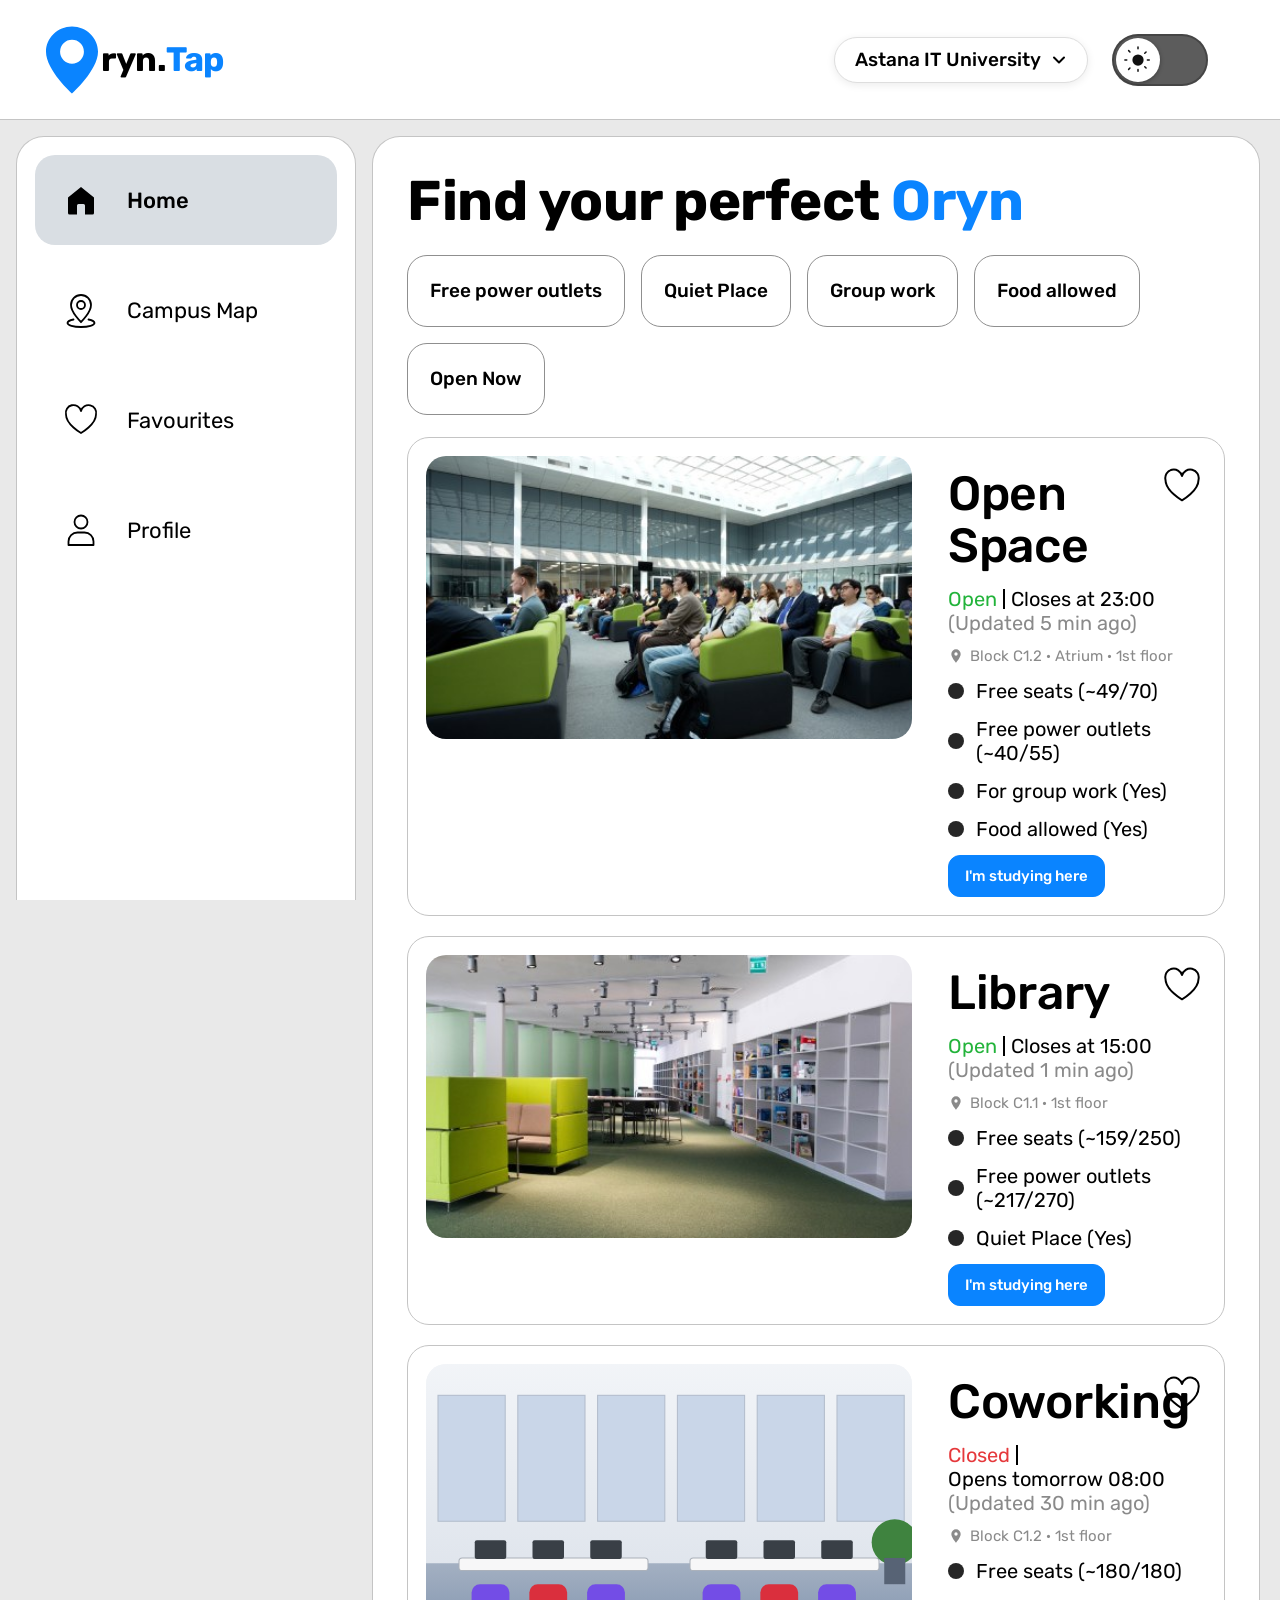
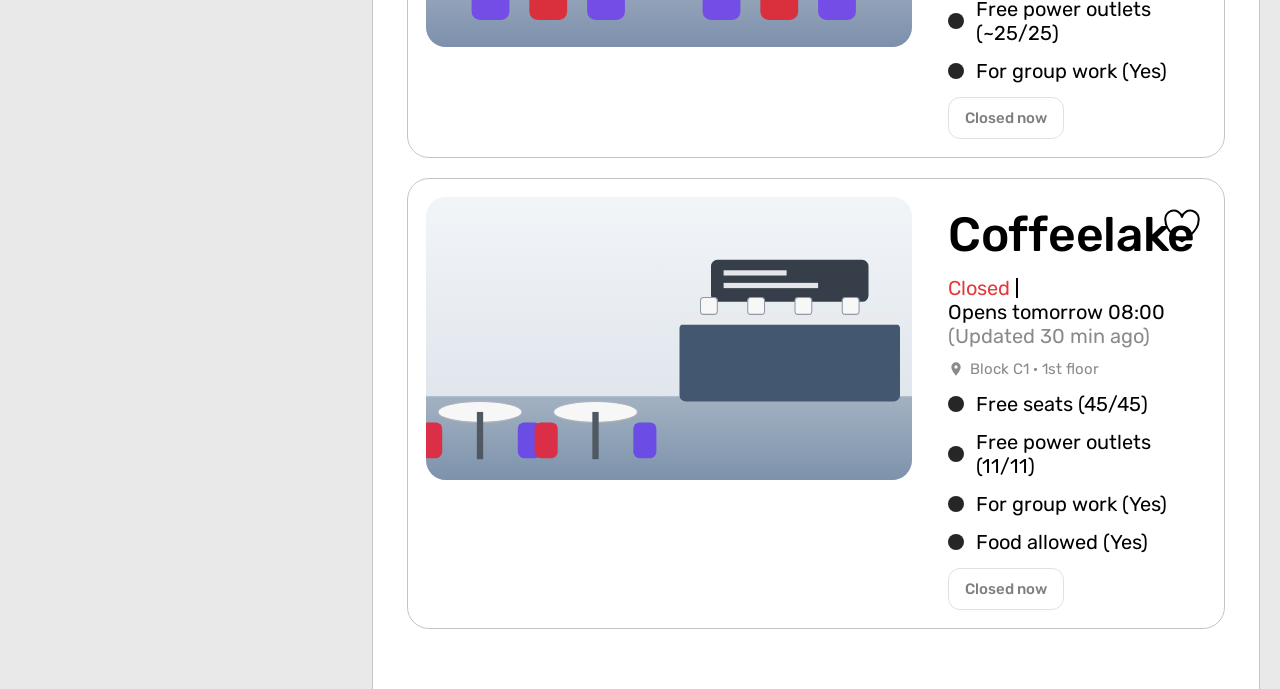
==== index.html @ e45c0d71 "Add files via upload" ====
<!doctype html>
<html lang="en">
<head>
  <meta charset="utf-8">
  <meta name="viewport" content="width=device-width, initial-scale=1, viewport-fit=cover">
  <title>OrynTap — Find your study spot</title>
  <meta name="description" content="OrynTap shows which study spaces on campus have free seats and power outlets right now.">
  <meta name="theme-color" content="#ffffff">
  <link rel="icon" href="assets/img/favicon.svg" type="image/svg+xml">
  <link rel="preconnect" href="https://fonts.googleapis.com">
  <link rel="preconnect" href="https://fonts.gstatic.com" crossorigin>
  <link href="https://fonts.googleapis.com/css2?family=Rubik:wght@400;500;600;700&display=swap" rel="stylesheet">
  <link rel="stylesheet" href="css/styles.css">
  <script>
    // Apply the saved theme before first paint (no flash)
    (function () {
      var t = null; try { t = localStorage.getItem("oryntap.theme"); } catch (e) {}
      if (!t) t = matchMedia("(prefers-color-scheme: dark)").matches ? "dark" : "light";
      document.documentElement.setAttribute("data-theme", t);
    })();
  </script>
</head>
<body>
  <a class="sr-only" href="#view">Skip to content</a>

  <header class="topbar">
    <a class="logo" href="#/home" aria-label="OrynTap home">
      <svg viewBox="0 0 24 31" aria-hidden="true"><path fill="currentColor" fill-rule="evenodd" d="M12 0C5.4 0 0 5.2 0 11.7 0 20.2 12 31 12 31s12-10.8 12-19.3C24 5.2 18.6 0 12 0zm0 6.2a5.5 5.5 0 1 1 0 11 5.5 5.5 0 0 1 0-11z"/></svg>
      <span>ryn.</span><span class="tap">Tap</span>
    </a>
    <div class="spacer"></div>
    <div class="uni-picker">
      <button class="uni-btn" id="uniBtn" aria-haspopup="listbox" aria-expanded="false">
        <span class="label" id="uniLabel">Choose university</span>
        <svg viewBox="0 0 24 24" aria-hidden="true"><path d="M6 9l6 6 6-6" fill="none" stroke="currentColor" stroke-width="2.4" stroke-linecap="round" stroke-linejoin="round"/></svg>
      </button>
      <ul class="uni-menu" id="uniMenu" role="listbox" hidden></ul>
    </div>
    <button class="theme-toggle" id="themeBtn" aria-label="Switch to dark theme">
      <span class="knob" id="themeKnob"></span>
    </button>
  </header>

  <div class="shell">
    <aside class="sidebar" aria-label="Main navigation">
      <ul class="nav" id="nav"></ul>
    </aside>
    <main class="panel" id="view" tabindex="-1" aria-live="polite"></main>
  </div>

  <nav class="tabbar" id="tabbar" aria-label="Main navigation"></nav>
  <div id="modalRoot"></div>
  <div class="toasts" id="toasts" role="status" aria-live="polite"></div>

  <script src="js/config.js"></script>
  <script src="js/demo-data.js"></script>
  <script src="js/store.js"></script>
  <script src="js/app.js"></script>
</body>
</html>
---- css/styles.css ----
/* =====================================================================
   OrynTap — styles
   Desktop  > 1100px : header + sidebar + content (Figma design)
   Tablet   721–1100 : header + icon rail + content
   Mobile   <= 720px : compact header + content + bottom tab bar
   ===================================================================== */

:root {
  --font: "Rubik", "Inter", system-ui, -apple-system, "Segoe UI", Roboto, sans-serif;
  --bg: #e9e9e9;
  --surface: #ffffff;
  --surface-2: #f4f5f7;
  --header: #ffffff;
  --text: #000000;
  --text-2: #3a3a3a;
  --muted: #8a8a8a;
  --line: #c4c4c4;
  --line-soft: #dedede;
  --nav-active: #d9dee3;
  --accent: #0a84ff;
  --accent-ink: #ffffff;
  --accent-soft: rgba(10, 132, 255, .12);
  --chip-line: #8f8f8f;
  --ok: #22b33a;
  --warn: #f07f17;
  --bad: #e5383b;
  --map-bg: #1c1f2a;
  --input-disabled: #d9d9d9;
  --btn-secondary: #cfcfcf;
  --shadow: 0 10px 30px rgba(0, 0, 0, .12);
  --radius-xl: 28px;
  --radius-l: 22px;
  --radius-m: 14px;
  --header-h: 120px;
  --side-w: 340px;
  color-scheme: light;
}

:root[data-theme="dark"] {
  --bg: #000000;
  --surface: #2a2d31;
  --surface-2: #33373c;
  --header: #2a2d31;
  --text: #ffffff;
  --text-2: #e3e3e3;
  --muted: #9a9a9a;
  --line: #4a4e54;
  --line-soft: #3b3f44;
  --nav-active: #3e464f;
  --accent: #f24a4a;
  --accent-ink: #ffffff;
  --accent-soft: rgba(242, 74, 74, .16);
  --chip-line: #8a8a8a;
  --ok: #34c759;
  --warn: #ff9a3c;
  --bad: #ff5a5f;
  --input-disabled: #3a3e43;
  --btn-secondary: #4a4e54;
  --shadow: 0 10px 30px rgba(0, 0, 0, .5);
  color-scheme: dark;
}

* { box-sizing: border-box; }
html, body { margin: 0; }
body {
  font-family: var(--font);
  background: var(--bg);
  color: var(--text);
  min-height: 100vh;
  -webkit-font-smoothing: antialiased;
  transition: background .25s, color .25s;
}
button, input, select, textarea { font: inherit; color: inherit; }
button { cursor: pointer; }
a { color: var(--accent); }
img { display: block; max-width: 100%; }
:focus-visible { outline: 3px solid var(--accent); outline-offset: 2px; }
.sr-only { position: absolute; width: 1px; height: 1px; overflow: hidden; clip: rect(0 0 0 0); white-space: nowrap; }
.accent { color: var(--accent); }
.muted { color: var(--muted); }

/* ---------------- header ---------------- */
.topbar {
  position: sticky; top: 0; z-index: 30;
  height: var(--header-h);
  display: flex; align-items: center; gap: 24px;
  padding: 0 72px 0 46px;
  background: var(--header);
  border-bottom: 1px solid var(--line);
}
.logo { display: flex; align-items: center; text-decoration: none; color: var(--text); font-weight: 700; font-size: 34px; letter-spacing: -.5px; }
.logo svg { width: 52px; height: 68px; margin-right: 3px; color: var(--accent); }
.logo .tap { color: var(--accent); }
.topbar .spacer { flex: 1; }

.uni-picker { position: relative; }
.uni-btn {
  display: flex; align-items: center; gap: 8px;
  height: 46px; padding: 0 18px 0 20px;
  background: var(--surface); border: 1px solid var(--line-soft);
  border-radius: 999px; font-weight: 500; font-size: 19px;
  box-shadow: 0 2px 8px rgba(0, 0, 0, .08);
  max-width: 420px;
}
:root[data-theme="dark"] .uni-btn { background: #2d3035; border-color: #34383d; box-shadow: 0 2px 10px rgba(0,0,0,.35); }
.uni-btn .label { white-space: nowrap; overflow: hidden; text-overflow: ellipsis; }
.uni-btn .short-only { display: none; }
.uni-btn svg { width: 20px; height: 20px; flex: none; }
.uni-menu {
  position: absolute; right: 0; top: calc(100% + 8px); min-width: 320px;
  background: var(--surface); border: 1px solid var(--line); border-radius: 16px;
  box-shadow: var(--shadow); padding: 8px; list-style: none; margin: 0; z-index: 40;
}
.uni-menu[hidden] { display: none; }
.uni-menu button {
  width: 100%; text-align: left; display: flex; gap: 12px; align-items: center;
  border: 0; background: transparent; padding: 12px 14px; border-radius: 10px; font-size: 16px;
}
.uni-menu button:hover, .uni-menu button[aria-checked="true"] { background: var(--nav-active); }
.uni-menu .code { font-weight: 700; min-width: 48px; color: var(--accent); }

.theme-toggle {
  width: 96px; height: 52px; border-radius: 999px; border: 0; padding: 0;
  background: #5c5c5c; position: relative; flex: none;
  box-shadow: inset 0 0 0 2px rgba(0,0,0,.25);
}
.theme-toggle .knob {
  position: absolute; top: 4px; left: 4px; width: 44px; height: 44px; border-radius: 50%;
  background: #fff; display: grid; place-items: center; transition: transform .25s;
  box-shadow: 0 1px 4px rgba(0,0,0,.35);
}
.theme-toggle .knob svg { width: 30px; height: 30px; color: #111; }
:root[data-theme="dark"] .theme-toggle .knob { transform: translateX(44px); }

/* ---------------- layout ---------------- */
.shell {
  display: grid; grid-template-columns: var(--side-w) 1fr; gap: 16px;
  padding: 16px 20px 0 16px;
  min-height: calc(100vh - var(--header-h));
}
.sidebar, .panel {
  background: var(--surface);
  border: 1px solid var(--line);
  border-bottom: 0;
  border-radius: var(--radius-xl) var(--radius-xl) 0 0;
}
.sidebar { padding: 18px 18px; position: sticky; top: calc(var(--header-h) + 16px); align-self: start; min-height: calc(100vh - var(--header-h) - 16px); }
.nav { display: flex; flex-direction: column; gap: 20px; list-style: none; margin: 0; padding: 0; }
.nav a {
  display: flex; align-items: center; gap: 26px; height: 90px; padding: 0 26px;
  border-radius: 20px; text-decoration: none; color: var(--text); font-size: 22px;
}
.nav a svg { width: 40px; height: 40px; flex: none; }
.nav a .i-fill { display: none; }
.nav a[aria-current="page"] { background: var(--nav-active); font-weight: 500; }
.nav a[aria-current="page"] .i-line { display: none; }
.nav a[aria-current="page"] .i-fill { display: block; }
.nav a:hover:not([aria-current="page"]) { background: var(--surface-2); }

.panel { padding: 34px 34px 60px; min-width: 0; }
.page-title { font-size: 56px; font-weight: 700; margin: 0 0 22px; letter-spacing: -.5px; line-height: 1.1; }

.banner {
  display: flex; align-items: center; gap: 12px; flex-wrap: wrap;
  border: 1px solid var(--line); border-radius: var(--radius-m);
  padding: 12px 16px; margin: 0 0 18px; font-size: 15px; background: var(--surface-2);
}
.banner.warn { border-color: var(--warn); }
.banner strong { font-weight: 600; }

/* ---------------- filters ---------------- */
.chips { display: flex; flex-wrap: wrap; gap: 16px; margin: 0 0 22px; }
.chip {
  height: 72px; padding: 0 22px; border-radius: 20px;
  border: 1.5px solid var(--chip-line); background: transparent;
  font-size: 19px; font-weight: 500; white-space: nowrap;
}
.chip[aria-pressed="true"] { background: var(--accent); border-color: var(--accent); color: var(--accent-ink); }
.chip:hover:not([aria-pressed="true"]) { background: var(--surface-2); }

/* ---------------- session banner ---------------- */
.session {
  display: grid; grid-template-columns: 1fr auto; gap: 12px 20px; align-items: center;
  border: 2px solid var(--accent); border-radius: var(--radius-l);
  padding: 18px 22px; margin: 0 0 22px; background: var(--accent-soft);
}
.session h2 { margin: 0; font-size: 22px; }
.session p { margin: 4px 0 0; color: var(--text-2); }
.session .actions { display: flex; gap: 10px; flex-wrap: wrap; justify-content: flex-end; }
.timer { font-variant-numeric: tabular-nums; font-weight: 600; }

/* ---------------- cards ---------------- */
.cards { display: flex; flex-direction: column; gap: 20px; }
.card {
  display: grid; grid-template-columns: minmax(0, 486px) 1fr; gap: 36px;
  border: 1px solid var(--line); border-radius: var(--radius-l);
  padding: 18px 20px 18px 18px; background: var(--surface);
  position: relative;
}
.card .photo {
  width: 100%; aspect-ratio: 486 / 283; object-fit: cover;
  border-radius: 20px; background: var(--surface-2);
}
.card .body { min-width: 0; padding-top: 6px; position: relative; }
.card h3 { font-size: 48px; font-weight: 500; margin: 6px 52px 14px 0; line-height: 1.1; letter-spacing: -.3px; }
.card .uni-tag { font-size: 14px; color: var(--muted); margin: -8px 0 10px; }
.status { font-size: 20px; margin: 0 0 12px; display: flex; flex-wrap: wrap; gap: 0 6px; align-items: baseline; }
.status .st { font-weight: 400; }
.status .st.open { color: var(--ok); }
.status .st.soon { color: var(--warn); }
.status .st.closed { color: var(--bad); }
.status .sep { width: 2px; height: 20px; background: currentColor; align-self: center; }
.status .upd { color: var(--muted); }
.facts { list-style: none; margin: 0; padding: 0; font-size: 20px; }
.facts li { display: flex; align-items: center; gap: 12px; margin: 0 0 14px; }
.facts li::before { content: ""; width: 16px; height: 16px; border-radius: 50%; background: currentColor; opacity: .85; flex: none; }
.where { font-size: 15px; color: var(--muted); margin: 0 0 14px; display: flex; gap: 6px; align-items: center; }
.where svg { width: 16px; height: 16px; flex: none; }
.card .card-actions { display: flex; gap: 10px; flex-wrap: wrap; margin-top: 4px; }
.heart-btn, .edit-btn {
  position: absolute; top: 2px; right: -6px; border: 0; background: transparent; padding: 6px;
  color: var(--text); line-height: 0; border-radius: 10px;
}
.heart-btn svg { width: 44px; height: 44px; }
.edit-btn { font-size: 22px; line-height: 1; padding: 8px 4px; }
.here-badge {
  display: inline-flex; align-items: center; gap: 6px; font-size: 14px; font-weight: 600;
  color: var(--accent); background: var(--accent-soft); border-radius: 999px; padding: 4px 12px; margin-bottom: 10px;
}

/* ---------------- buttons & forms ---------------- */
.btn {
  height: 52px; padding: 0 22px; border-radius: 14px; border: 1.5px solid var(--line);
  background: transparent; font-size: 17px; font-weight: 500; display: inline-flex; align-items: center; justify-content: center; gap: 8px;
  text-decoration: none; color: var(--text);
}
.btn.primary { background: var(--accent); color: var(--accent-ink); border-color: var(--accent); }
.btn.secondary { background: var(--btn-secondary); border-color: var(--btn-secondary); color: var(--text); }
.btn.small { height: 42px; font-size: 15px; padding: 0 16px; border-radius: 12px; }
.btn.block { width: 100%; }
.btn:disabled { opacity: .5; cursor: not-allowed; }
.btn.link { border: 0; padding: 0; height: auto; color: var(--accent); font-weight: 400; background: transparent; }

.box {
  border: 1px solid var(--line); border-radius: var(--radius-l); padding: 34px 34px 40px; background: var(--surface);
}
.auth-box { max-width: 588px; }
.auth-box h2, .profile-box h2 { font-size: 34px; margin: 0 0 18px; font-weight: 500; }
.field { display: block; margin: 0 0 20px; }
.field > span { display: block; font-weight: 600; margin: 0 0 6px; font-size: 16px; }
.input {
  width: 100%; height: 64px; border-radius: 18px; border: 1px solid var(--line);
  background: transparent; padding: 0 18px; font-size: 22px;
}
.input::placeholder { color: var(--muted); }
.input:disabled { background: var(--input-disabled); color: var(--text-2); }
.auth-box .btn { height: 64px; border-radius: 20px; font-size: 22px; }
.auth-box .btn.google { font-weight: 600; }
.auth-alt { margin: 18px 0 0; font-size: 16px; }
.hint { font-size: 14px; color: var(--muted); margin: 14px 0 0; line-height: 1.5; }
.form-error { color: var(--bad); font-size: 15px; margin: 0 0 14px; min-height: 1em; }

.profile-box { max-width: 1026px; }
.profile-box .sub { color: var(--muted); font-size: 18px; padding-bottom: 14px; border-bottom: 1px solid var(--muted); margin-bottom: 26px; }
.profile-box dl { margin: 0; display: grid; gap: 18px; position: relative; }
.profile-box dt { font-weight: 600; font-size: 19px; }
.profile-box dd { margin: 4px 0 0; font-size: 19px; }
.profile-head { display: flex; justify-content: space-between; align-items: flex-start; gap: 12px; }
.profile-head .btn.link { font-size: 19px; }
.edit-grid { display: grid; grid-template-columns: 186px minmax(0, 296px); gap: 25px 0; align-items: center; border-top: 1px solid var(--muted); padding-top: 34px; }
.edit-grid label { font-weight: 600; font-size: 18px; }
.edit-grid .input { height: 52px; border-radius: 12px; font-size: 19px; padding: 0 13px; }
.form-actions { display: flex; justify-content: flex-end; gap: 16px; margin-top: 20px; }
.form-actions .btn { min-width: 184px; height: 52px; font-weight: 400; font-size: 19px; }

/* ---------------- map ---------------- */
.map-frame { background: var(--map-bg); border-radius: var(--radius-l); padding: 14px; overflow: auto; }
.map-inner { position: relative; min-width: 640px; }
.map-inner img { width: 100%; height: auto; }
.pin {
  position: absolute; transform: translate(-50%, -100%); border: 0; background: var(--accent); color: var(--accent-ink);
  border-radius: 999px; padding: 6px 12px; font-size: 14px; font-weight: 600; white-space: nowrap;
  box-shadow: 0 4px 14px rgba(0,0,0,.45);
}
.pin::after { content: ""; position: absolute; left: 50%; bottom: -6px; transform: translateX(-50%); border: 6px solid transparent; border-top-color: var(--accent); border-bottom: 0; }
.legend { color: #cfd3dc; font-size: 14px; margin: 10px 4px 2px; }
.where-list { list-style: none; margin: 18px 0 0; padding: 0; display: grid; gap: 12px; grid-template-columns: repeat(auto-fill, minmax(260px, 1fr)); }
.where-list li { border: 1px solid var(--line); border-radius: var(--radius-m); padding: 14px 16px; }
.where-list strong { display: block; font-size: 17px; margin-bottom: 4px; }
.map-placeholder { color: #dfe3ea; padding: 26px 18px; text-align: center; }
.map-placeholder h2 { margin: 0 0 6px; font-size: 22px; }
.map-placeholder p { margin: 0 0 16px; color: #aab0bd; }
.map-placeholder .btn { color: #fff; border-color: #6a7080; }

/* ---------------- empty / misc ---------------- */
.empty { border: 1.5px dashed var(--line); border-radius: var(--radius-l); padding: 40px 24px; text-align: center; color: var(--text-2); }
.empty h2 { margin: 0 0 8px; font-size: 22px; color: var(--text); }
.empty p { margin: 0 0 16px; }

.insights { margin-top: 24px; }
.insights h2 { font-size: 26px; margin: 0 0 4px; font-weight: 500; }
.bars { display: grid; grid-template-columns: repeat(15, 1fr); gap: 4px; align-items: end; height: 110px; margin: 10px 0 4px; }
.bars span { background: var(--accent); border-radius: 4px 4px 0 0; min-height: 2px; opacity: .85; }
.bar-labels { display: grid; grid-template-columns: repeat(15, 1fr); gap: 4px; font-size: 11px; color: var(--muted); text-align: center; }
.insight-row { margin: 18px 0 0; }
.insight-row h3 { margin: 0; font-size: 17px; font-weight: 600; }
.insight-row p { margin: 2px 0 0; font-size: 14px; color: var(--muted); }

/* ---------------- modal & toast ---------------- */
.modal-backdrop { position: fixed; inset: 0; background: rgba(0,0,0,.5); z-index: 60; display: grid; place-items: center; padding: 16px; }
.modal {
  background: var(--surface); color: var(--text); border-radius: 24px; width: min(560px, 100%);
  max-height: calc(100vh - 32px); overflow: auto; padding: 28px; box-shadow: var(--shadow); border: 1px solid var(--line);
}
.modal h2 { margin: 0 0 6px; font-size: 26px; font-weight: 600; }
.modal .lead { margin: 0 0 20px; color: var(--muted); }
.seg { display: grid; grid-template-columns: repeat(3, 1fr); gap: 10px; margin: 8px 0 20px; }
.seg button { height: 56px; border-radius: 14px; border: 1.5px solid var(--line); background: transparent; font-size: 18px; font-weight: 500; }
.seg button[aria-checked="true"] { background: var(--accent); color: var(--accent-ink); border-color: var(--accent); }
.check { display: flex; gap: 12px; align-items: center; font-size: 17px; margin: 0 0 22px; }
.check input { width: 22px; height: 22px; accent-color: var(--accent); }
.modal .row { display: grid; grid-template-columns: 1fr 1fr; gap: 12px; }
.modal .input { height: 48px; font-size: 17px; border-radius: 12px; }
.modal textarea.input { height: 84px; padding: 10px 14px; resize: vertical; }
.hours-grid { display: grid; grid-template-columns: 44px minmax(0,1fr) minmax(0,1fr) auto; gap: 8px 10px; align-items: center; margin: 6px 0 20px; font-size: 15px; }
.hours-grid .input { height: 40px; font-size: 15px; padding: 0 8px; }
.hours-grid label { display: flex; gap: 6px; align-items: center; }
.toggles { display: flex; gap: 18px; flex-wrap: wrap; margin: 4px 0 18px; }
.toggles .check { margin: 0; font-size: 16px; }
.qr { display: grid; place-items: center; background: #fff; border-radius: 16px; padding: 18px; margin: 10px 0 14px; }
.qr-url { font-size: 13px; word-break: break-all; color: var(--muted); }

.toasts { position: fixed; left: 50%; bottom: 24px; transform: translateX(-50%); z-index: 80; display: grid; gap: 8px; width: min(520px, calc(100% - 32px)); }
.toast { background: #1f2329; color: #fff; padding: 14px 18px; border-radius: 14px; box-shadow: var(--shadow); font-size: 15px; animation: pop .2s ease-out; }
.toast.err { background: #a3262a; }
@keyframes pop { from { transform: translateY(8px); opacity: 0; } }

.tabbar { display: none; }
.skeleton { height: 280px; border-radius: var(--radius-l); background: linear-gradient(90deg, var(--surface-2), var(--line-soft), var(--surface-2)); background-size: 200% 100%; animation: sh 1.2s infinite linear; }
@keyframes sh { to { background-position: -200% 0; } }

/* =====================================================================
   Tablet
   ===================================================================== */
@media (max-width: 1100px) {
  :root { --header-h: 88px; --side-w: 108px; }
  .topbar { padding: 0 28px 0 24px; gap: 16px; }
  .logo { font-size: 28px; }
  .logo svg { width: 42px; height: 54px; }
  .uni-btn { font-size: 17px; height: 44px; }
  .theme-toggle { width: 84px; height: 46px; }
  .theme-toggle .knob { width: 38px; height: 38px; }
  .theme-toggle .knob svg { width: 26px; height: 26px; }
  :root[data-theme="dark"] .theme-toggle .knob { transform: translateX(38px); }

  .shell { padding: 12px 12px 0; gap: 12px; }
  .sidebar { padding: 12px 10px; }
  .nav { gap: 10px; }
  .nav a { flex-direction: column; justify-content: center; gap: 6px; height: 88px; padding: 0 4px; font-size: 13px; border-radius: 16px; text-align: center; }
  .nav a svg { width: 32px; height: 32px; }

  .panel { padding: 26px 24px 48px; }
  .page-title { font-size: 40px; }
  .chips { gap: 10px; }
  .chip { height: 52px; font-size: 16px; border-radius: 16px; padding: 0 16px; }
  .card { grid-template-columns: minmax(0, 42%) 1fr; gap: 22px; padding: 14px; }
  .card h3 { font-size: 32px; margin-bottom: 10px; }
  .status, .facts { font-size: 16px; }
  .facts li { margin-bottom: 9px; gap: 10px; }
  .facts li::before { width: 12px; height: 12px; }
  .heart-btn svg { width: 36px; height: 36px; }
  .edit-btn { font-size: 18px; }
  .auth-box .btn, .input { height: 56px; font-size: 19px; }
  .profile-box { padding: 28px; }
}

/* =====================================================================
   Mobile
   ===================================================================== */
@media (max-width: 720px) {
  :root { --header-h: 64px; }
  .topbar { padding: 0 16px; gap: 10px; }
  .logo { font-size: 22px; }
  .logo svg { width: 32px; height: 42px; }
  .uni-btn { height: 38px; font-size: 15px; padding: 0 10px 0 14px; max-width: 150px; }
  .uni-btn .full { display: none; }
  .uni-btn .short-only { display: inline; }
  .uni-menu { position: fixed; left: 12px; right: 12px; top: calc(var(--header-h) + 6px); min-width: 0; }
  .theme-toggle { width: 64px; height: 36px; }
  .theme-toggle .knob { width: 28px; height: 28px; }
  .theme-toggle .knob svg { width: 20px; height: 20px; }
  :root[data-theme="dark"] .theme-toggle .knob { transform: translateX(28px); }

  .shell { display: block; padding: 0; min-height: 0; }
  .sidebar { display: none; }
  .panel { border: 0; border-radius: 0; padding: 20px 16px calc(96px + env(safe-area-inset-bottom)); min-height: calc(100vh - var(--header-h)); }
  .page-title { font-size: 30px; margin-bottom: 16px; }

  .chips { flex-wrap: nowrap; overflow-x: auto; margin: 0 -16px 18px; padding: 0 16px 4px; scrollbar-width: none; }
  .chips::-webkit-scrollbar { display: none; }
  .chip { height: 44px; font-size: 15px; border-radius: 14px; padding: 0 14px; flex: none; }

  .card { grid-template-columns: 1fr; gap: 12px; padding: 10px 10px 16px; border-radius: 20px; }
  .card .photo { aspect-ratio: 16 / 9; border-radius: 14px; }
  .card .body { padding: 0 6px; }
  .card h3 { font-size: 26px; margin: 0 44px 8px 0; }
  .heart-btn, .edit-btn { top: -4px; right: 0; }
  .heart-btn svg { width: 32px; height: 32px; }
  .status { font-size: 15px; }
  .status .sep { height: 15px; }
  .facts { font-size: 15px; }
  .card .card-actions .btn { flex: 1; }

  .session { grid-template-columns: 1fr; padding: 14px 16px; }
  .session .actions { justify-content: stretch; }
  .session .actions .btn { flex: 1; }

  .box, .profile-box { padding: 22px 18px 26px; border-radius: 20px; }
  .auth-box h2, .profile-box h2 { font-size: 26px; }
  .input, .auth-box .btn { height: 52px; font-size: 17px; border-radius: 14px; }
  .edit-grid { grid-template-columns: 1fr; gap: 6px; padding-top: 20px; }
  .edit-grid .input { margin-bottom: 12px; }
  .form-actions { flex-direction: column-reverse; }
  .form-actions .btn { width: 100%; }
  .profile-box dt, .profile-box dd, .profile-head .btn.link { font-size: 17px; }

  .map-frame { padding: 8px; margin: 0 -8px; border-radius: 16px; }
  .modal { padding: 22px 18px; border-radius: 20px; }
  .modal-backdrop { align-items: end; padding: 0; }
  .modal { width: 100%; border-radius: 22px 22px 0 0; max-height: 92vh; }
  .hours-grid { grid-template-columns: 36px minmax(0,1fr) minmax(0,1fr) auto; gap: 8px 6px; }
  .hours-grid .input { font-size: 14px; padding: 0 4px; }
  .map-inner { min-width: 0; }
  .pin { font-size: 11px; padding: 3px 7px; }
  .pin .pin-name { display: none; }

  .tabbar {
    display: grid; grid-template-columns: repeat(var(--tabs, 4), 1fr);
    position: fixed; left: 0; right: 0; bottom: 0; z-index: 30;
    background: var(--header); border-top: 1px solid var(--line);
    padding: 6px 6px calc(6px + env(safe-area-inset-bottom));
  }
  .tabbar a { display: flex; flex-direction: column; align-items: center; gap: 3px; padding: 6px 0; text-decoration: none; color: var(--muted); font-size: 12px; border-radius: 12px; }
  .tabbar a svg { width: 26px; height: 26px; }
  .tabbar a .i-fill { display: none; }
  .tabbar a[aria-current="page"] { color: var(--text); font-weight: 600; }
  .tabbar a[aria-current="page"] .i-line { display: none; }
  .tabbar a[aria-current="page"] .i-fill { display: block; }
  .toasts { bottom: calc(84px + env(safe-area-inset-bottom)); }
}

@media (prefers-reduced-motion: reduce) { * { transition: none !important; animation: none !important; } }
#view:focus { outline: none; }

/* ---- photo credit + interactive map ---- */
.photo-wrap { position: relative; margin: 0; }
.credit { position: absolute; right: 8px; bottom: 8px; font-size: 11px; color: #fff; background: rgba(0,0,0,.55); padding: 2px 8px; border-radius: 999px; }
.map-tabs { max-width: 420px; grid-template-columns: 1fr 1fr; margin: 0 0 14px; }
.map-tabs button { height: 46px; font-size: 16px; }
.map-tabs button[aria-checked="true"] { background: var(--accent); color: var(--accent-ink); border-color: var(--accent); }
.map-embed { padding: 0; overflow: hidden; }
.map-embed iframe { display: block; width: 100%; height: min(72vh, 720px); border: 0; background: var(--map-bg); }
.map-credit { font-size: 14px; color: var(--muted); margin: 10px 2px 0; }
@media (max-width: 720px) {
  .map-tabs { max-width: none; }
  .map-embed { margin: 0 -8px; }
  .map-embed iframe { height: 68vh; }
}
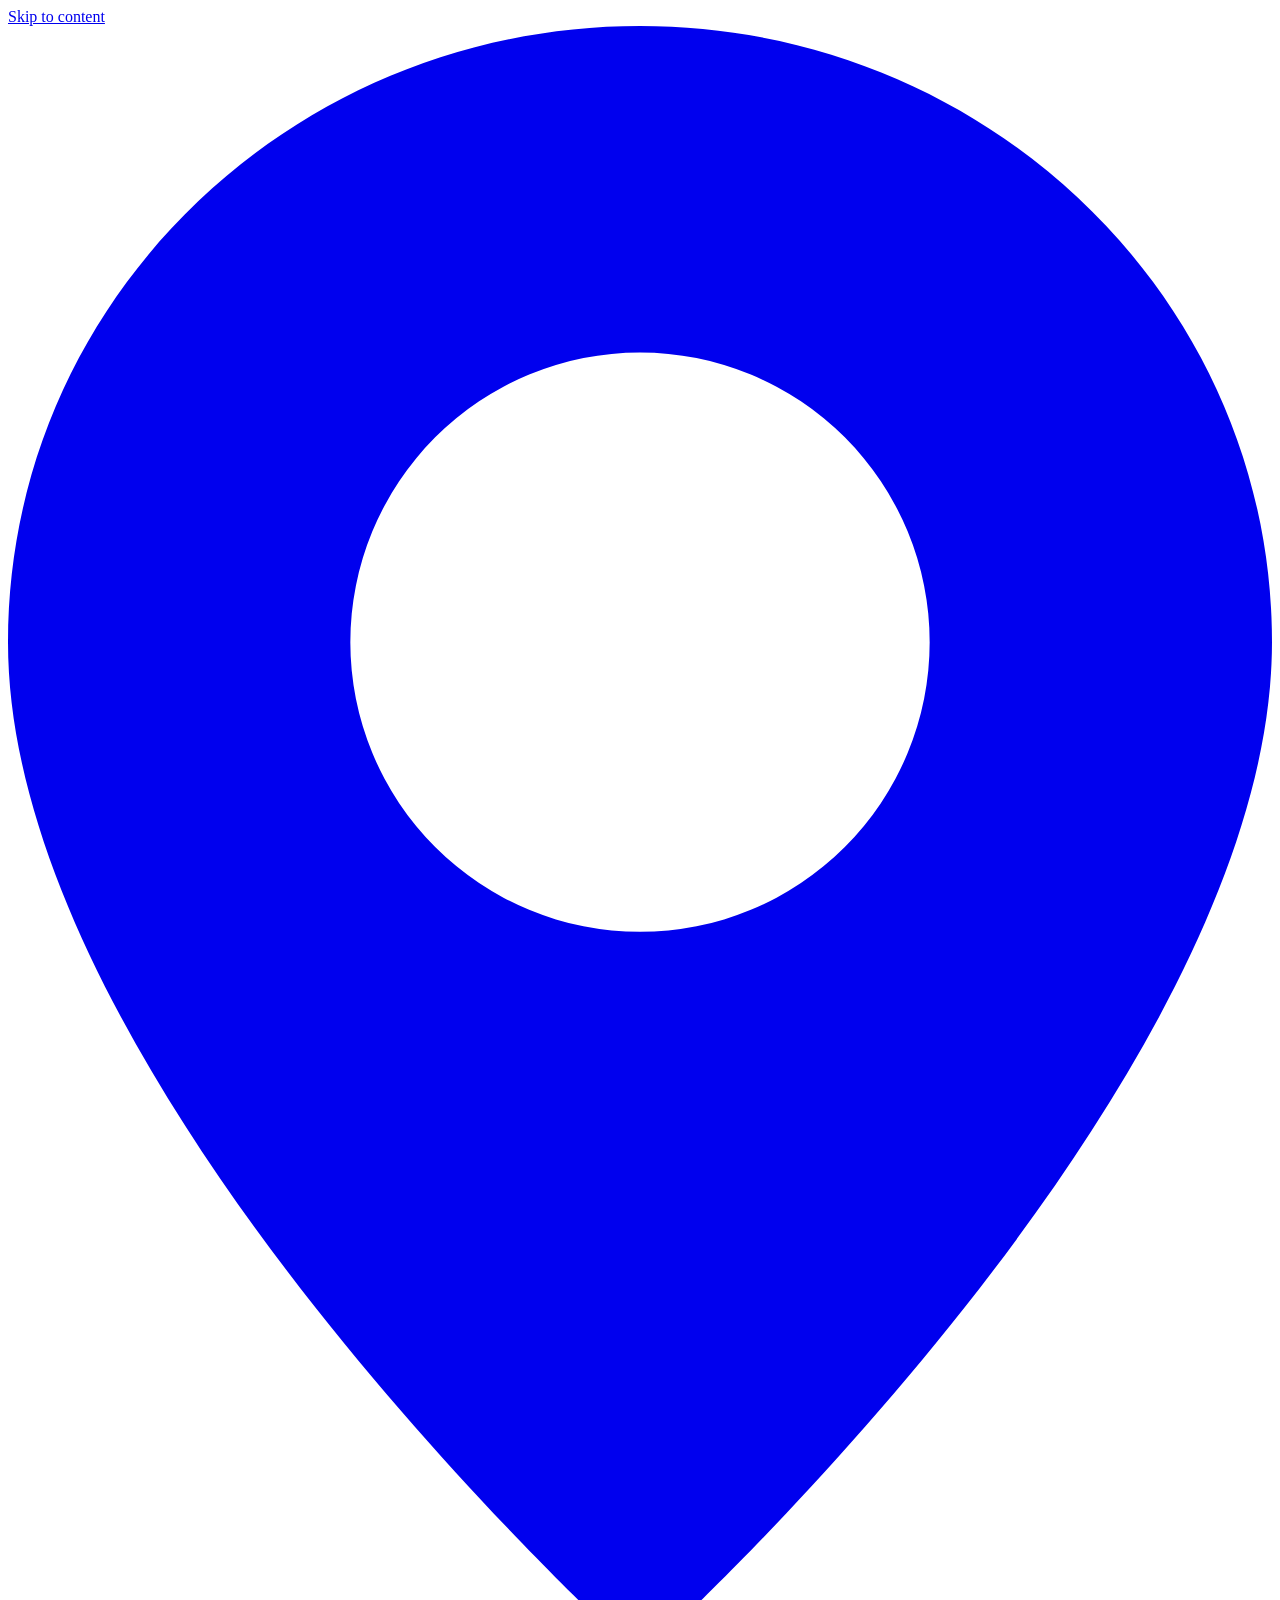
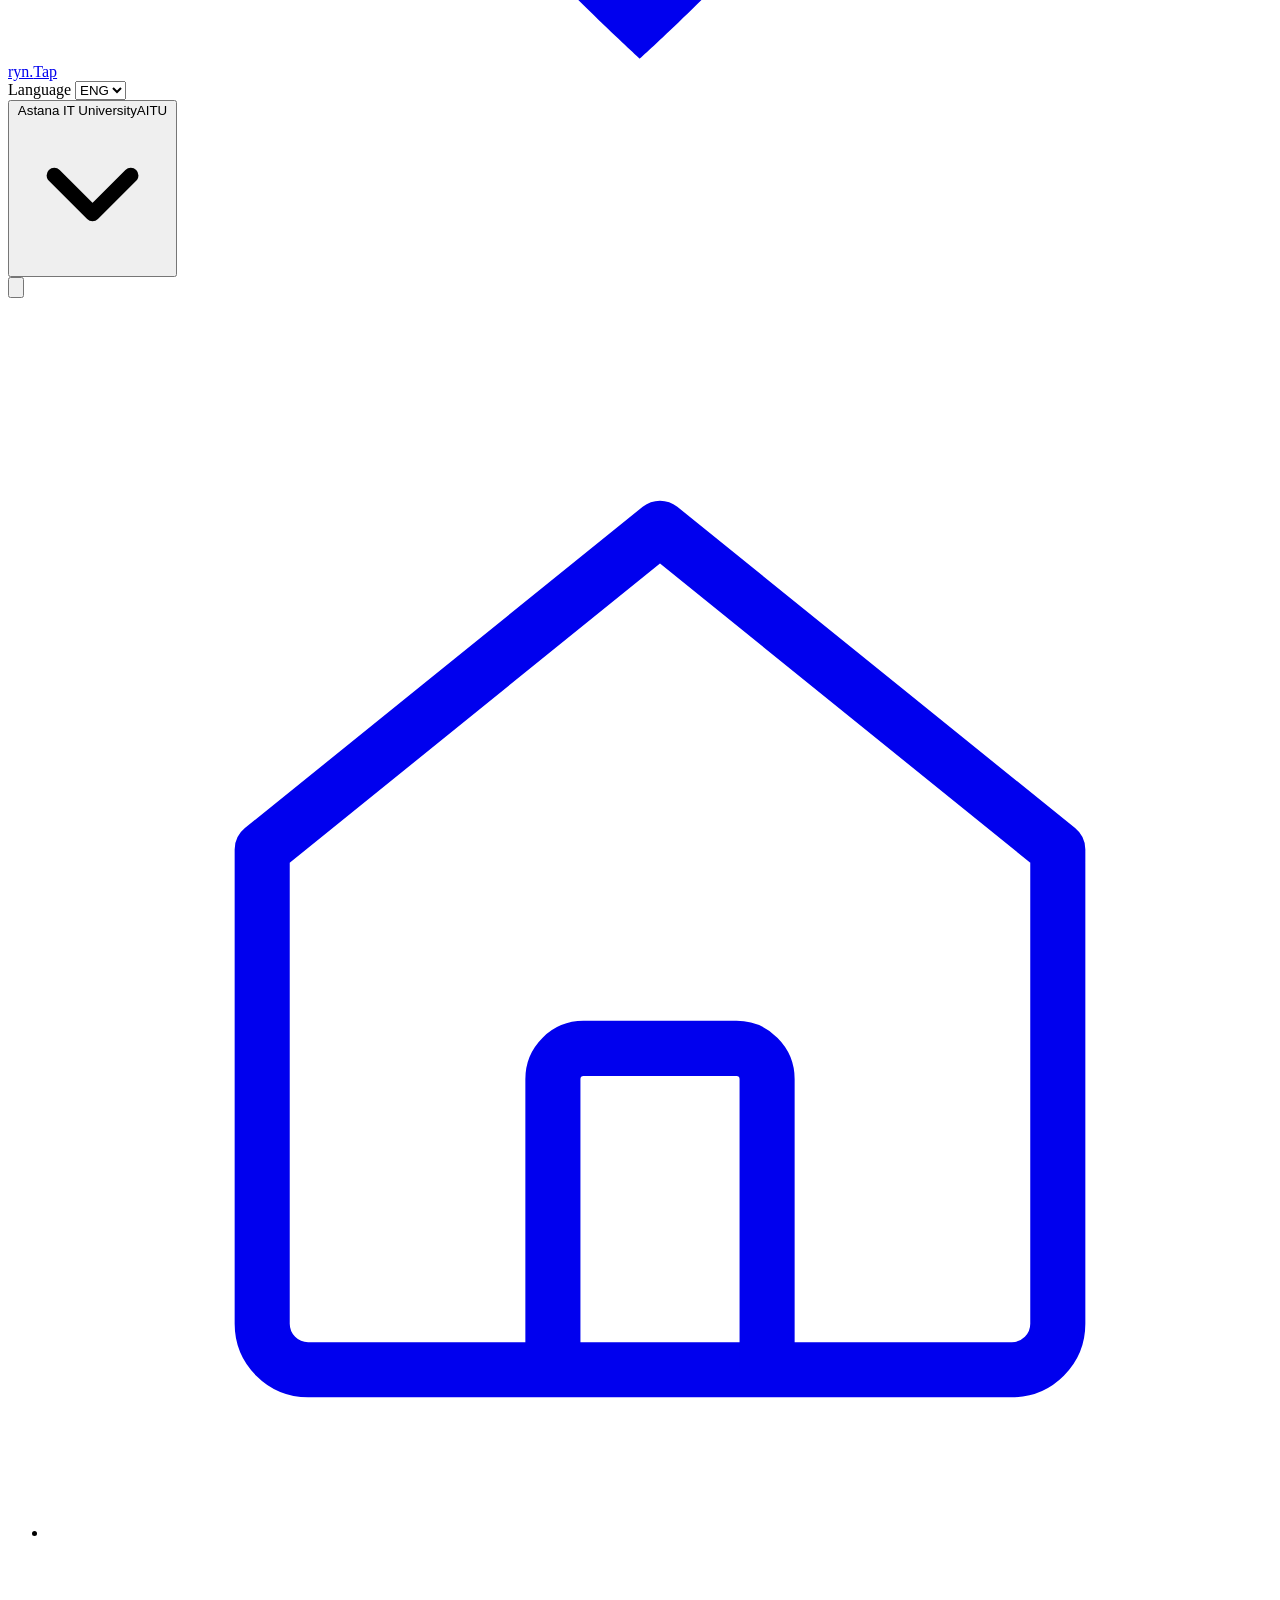
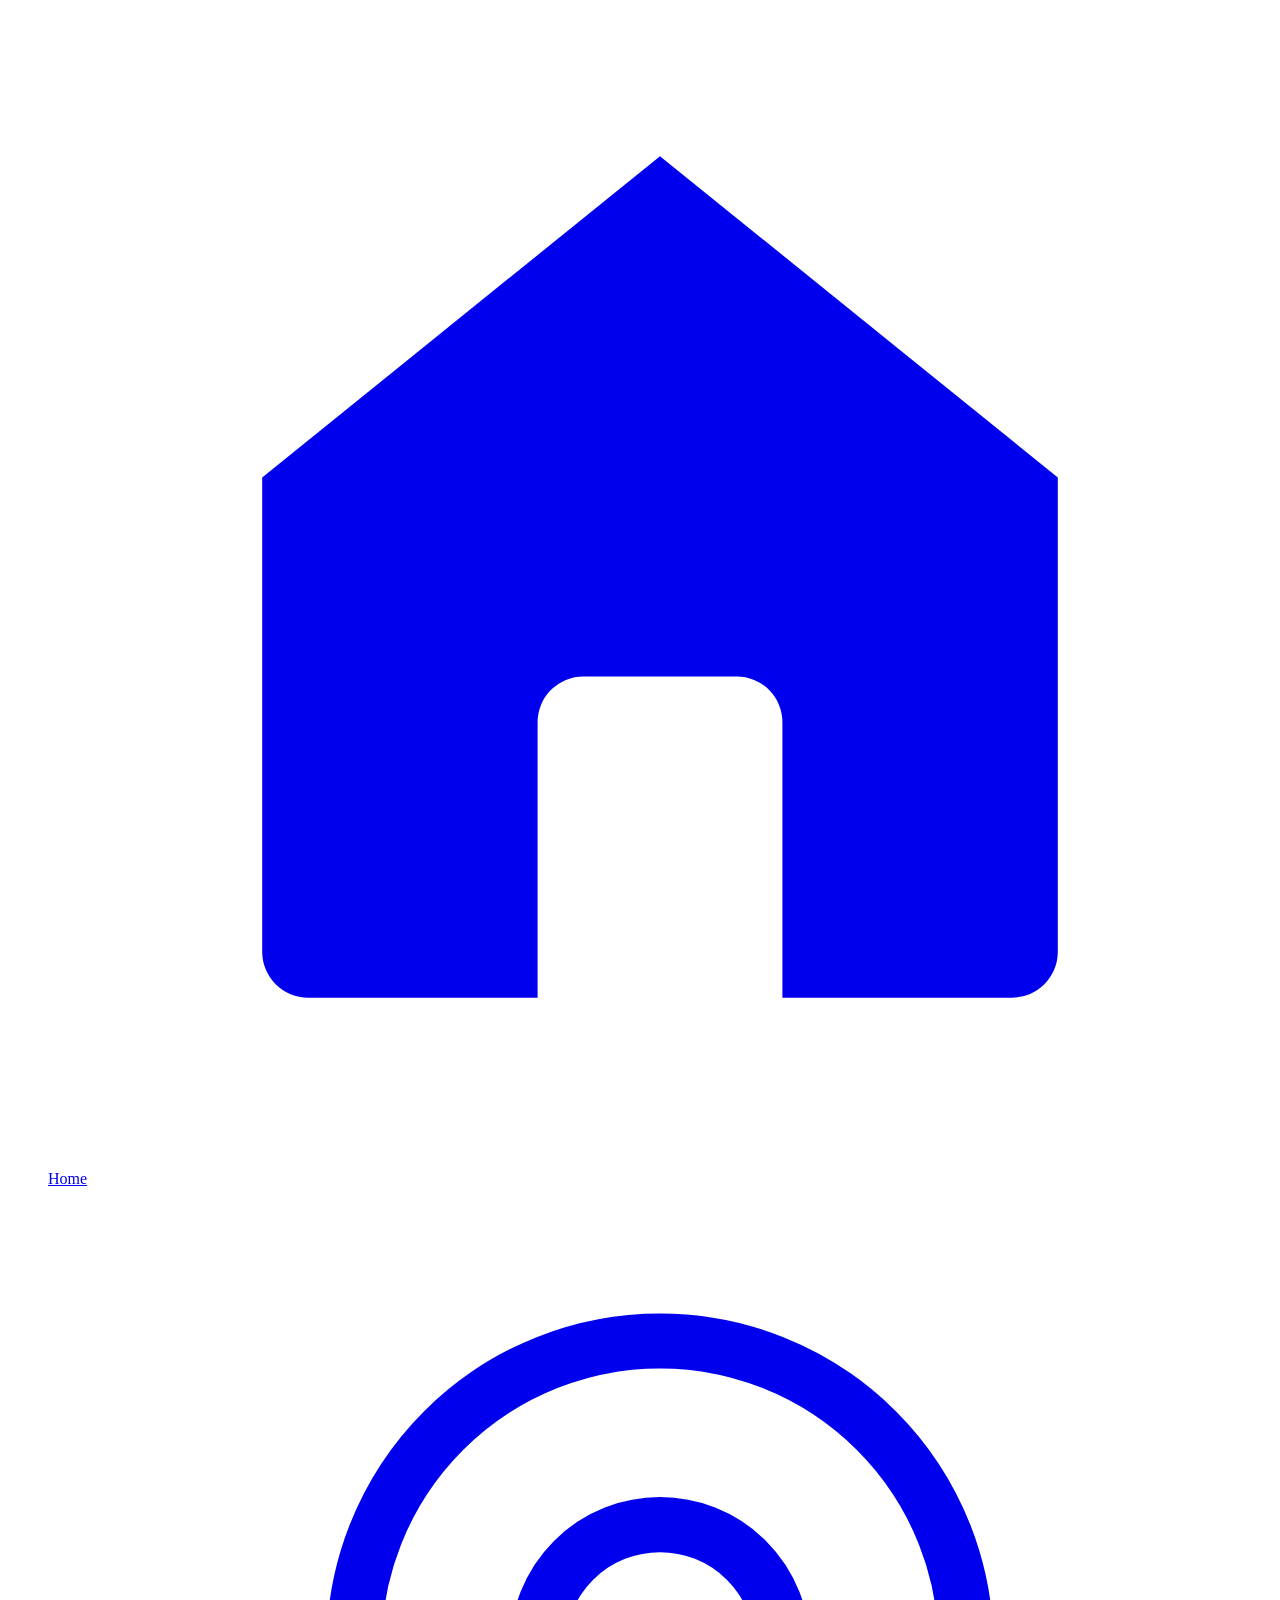
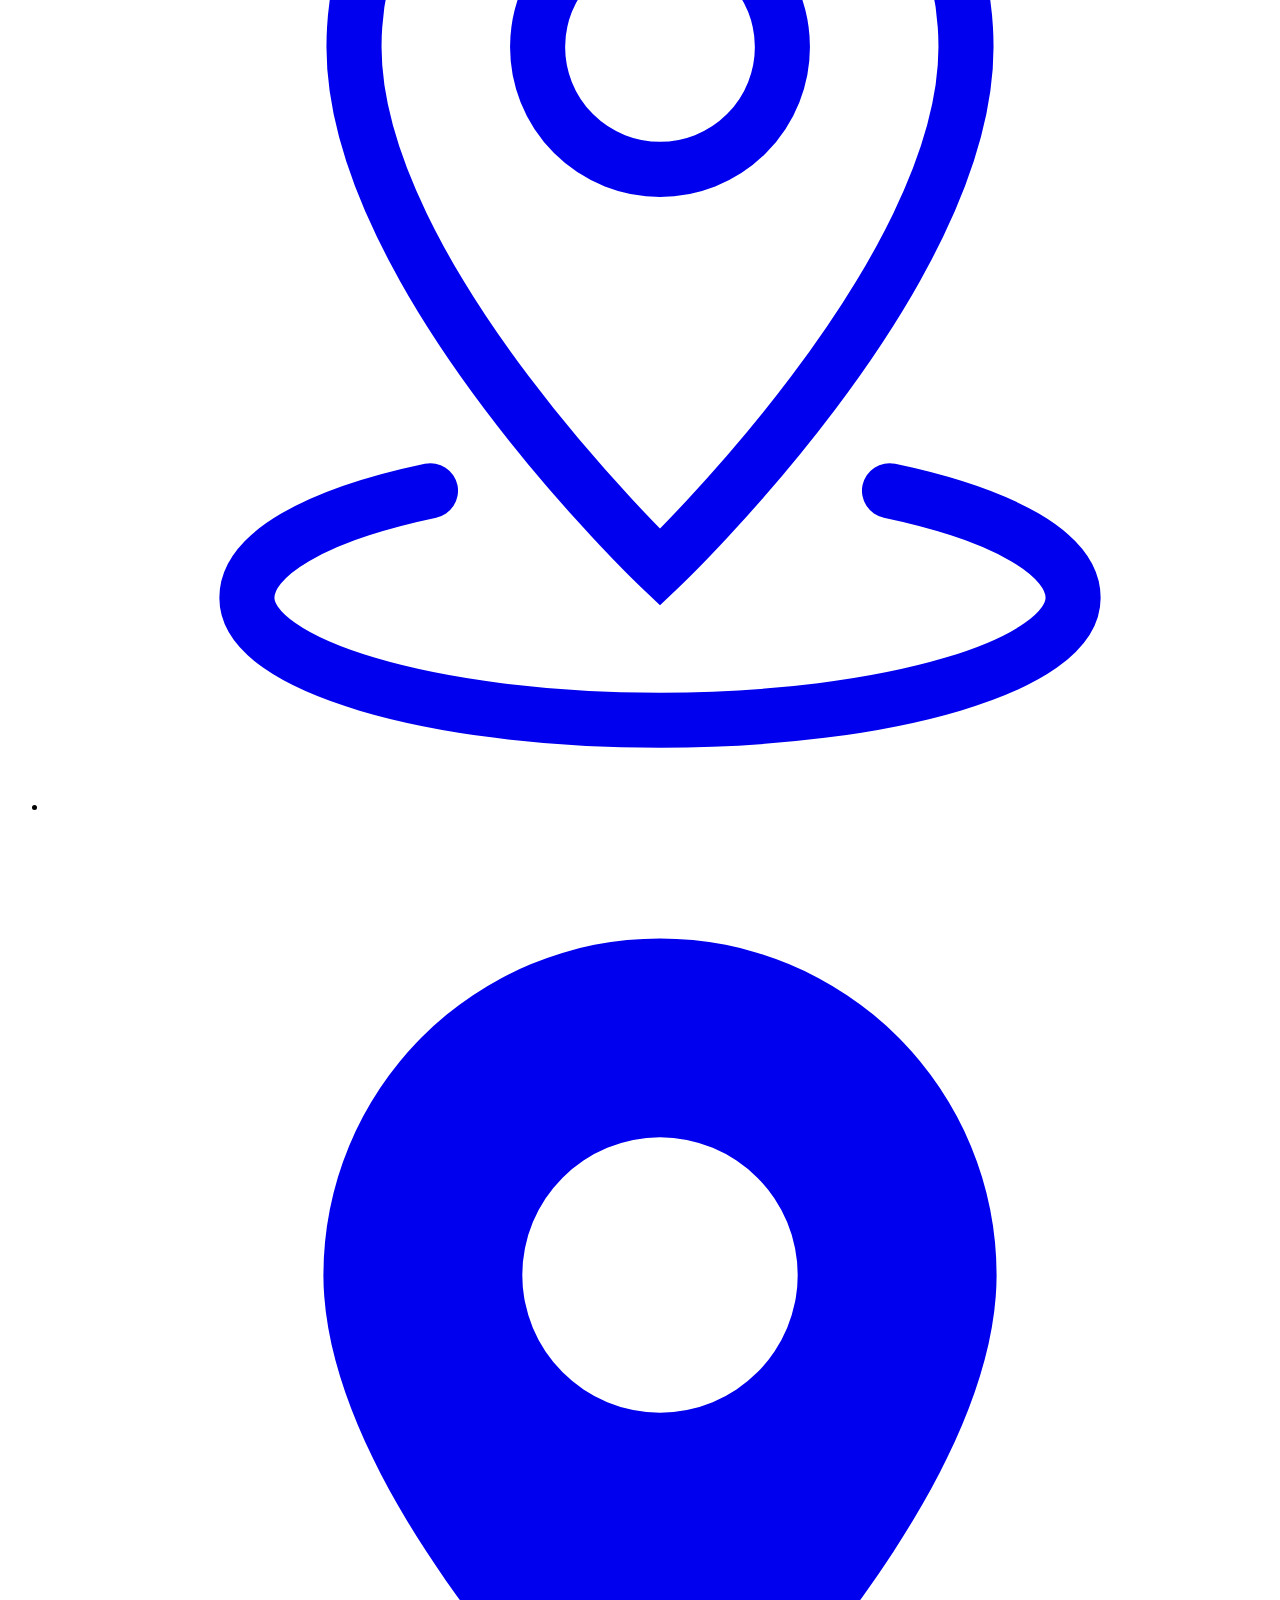
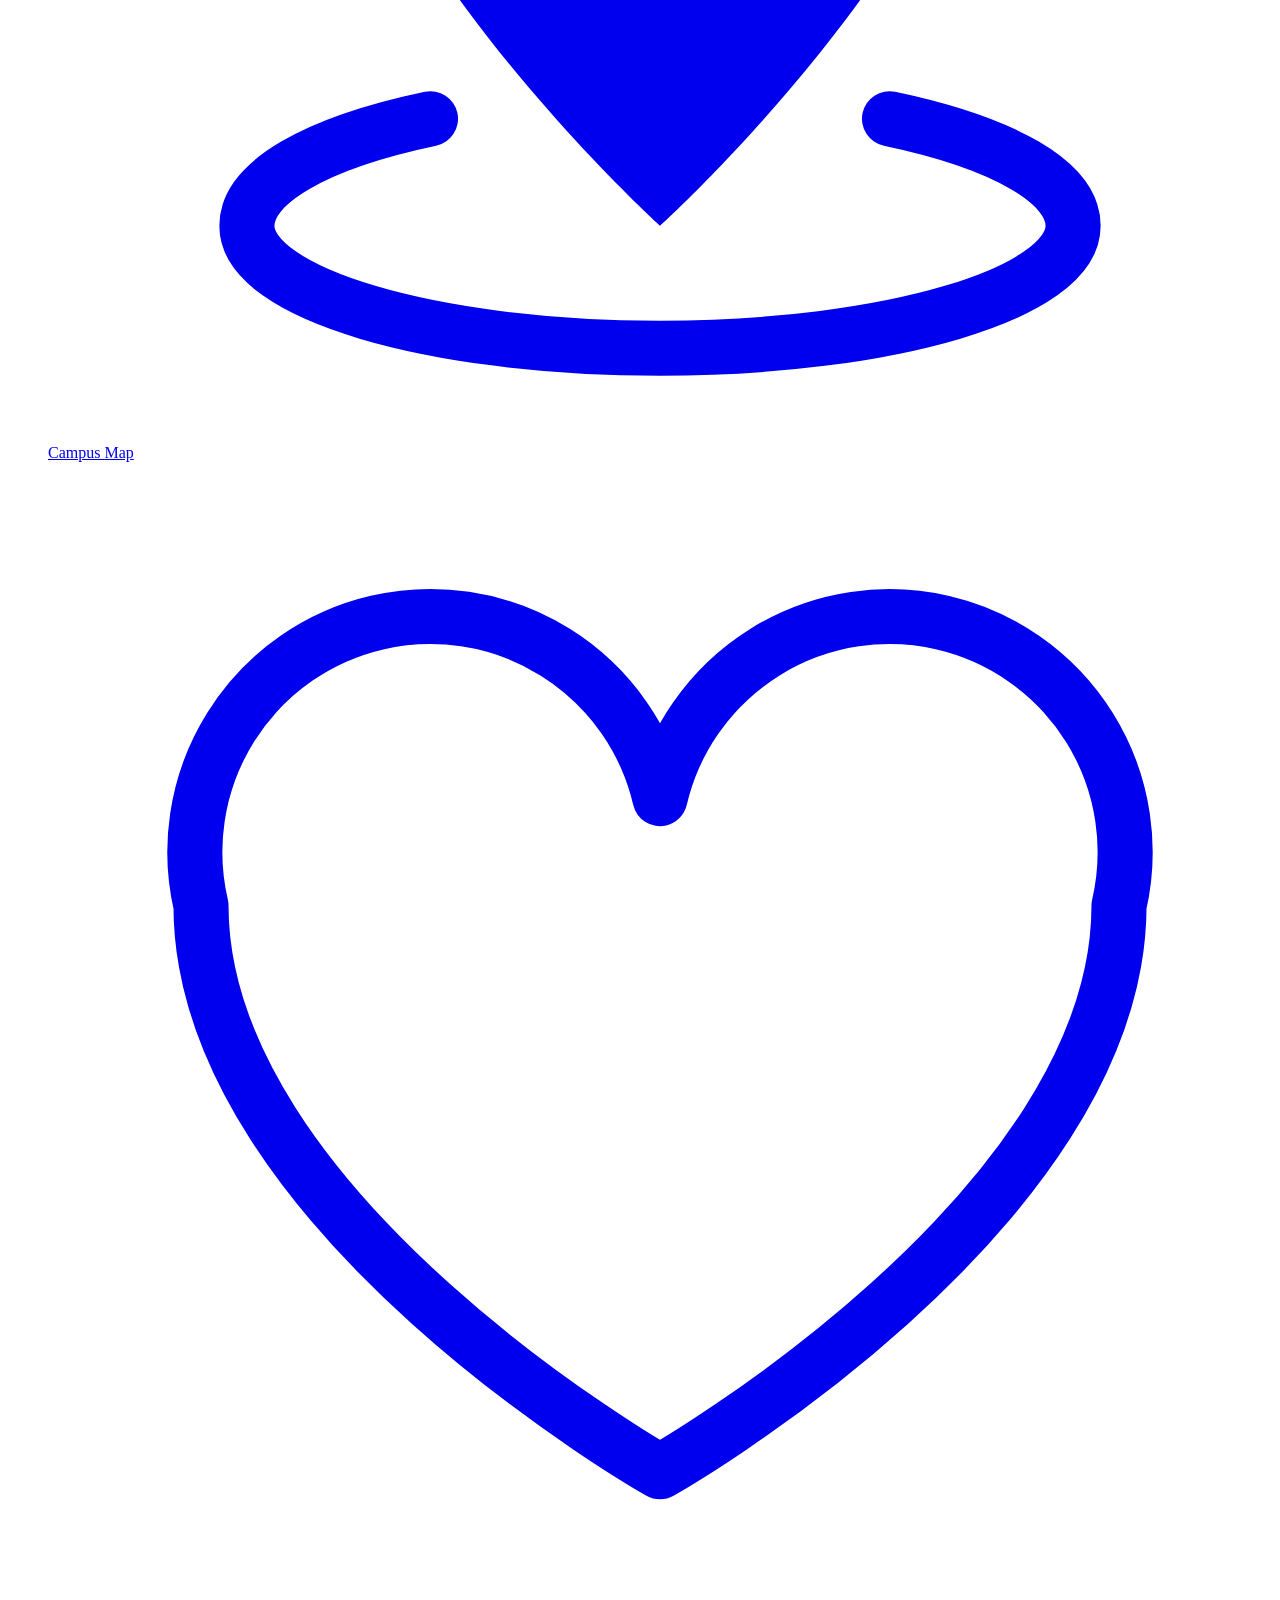
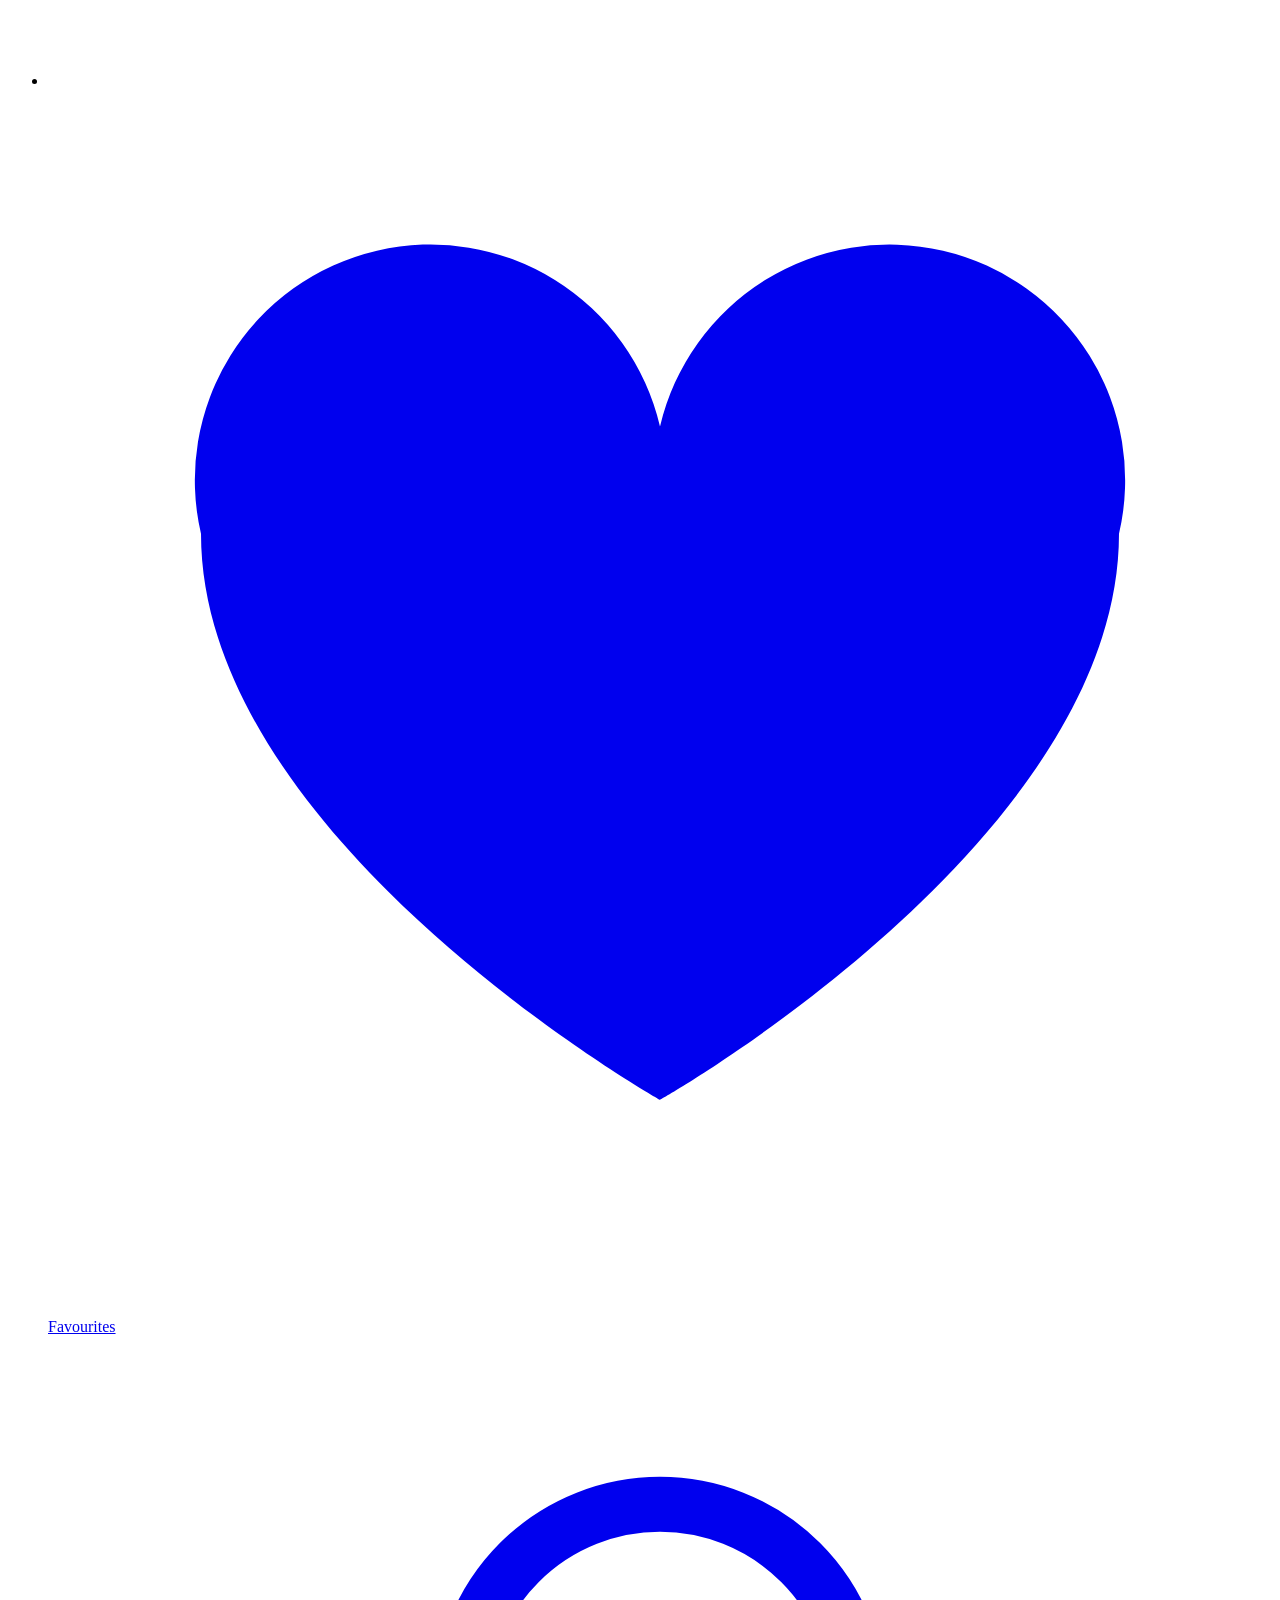
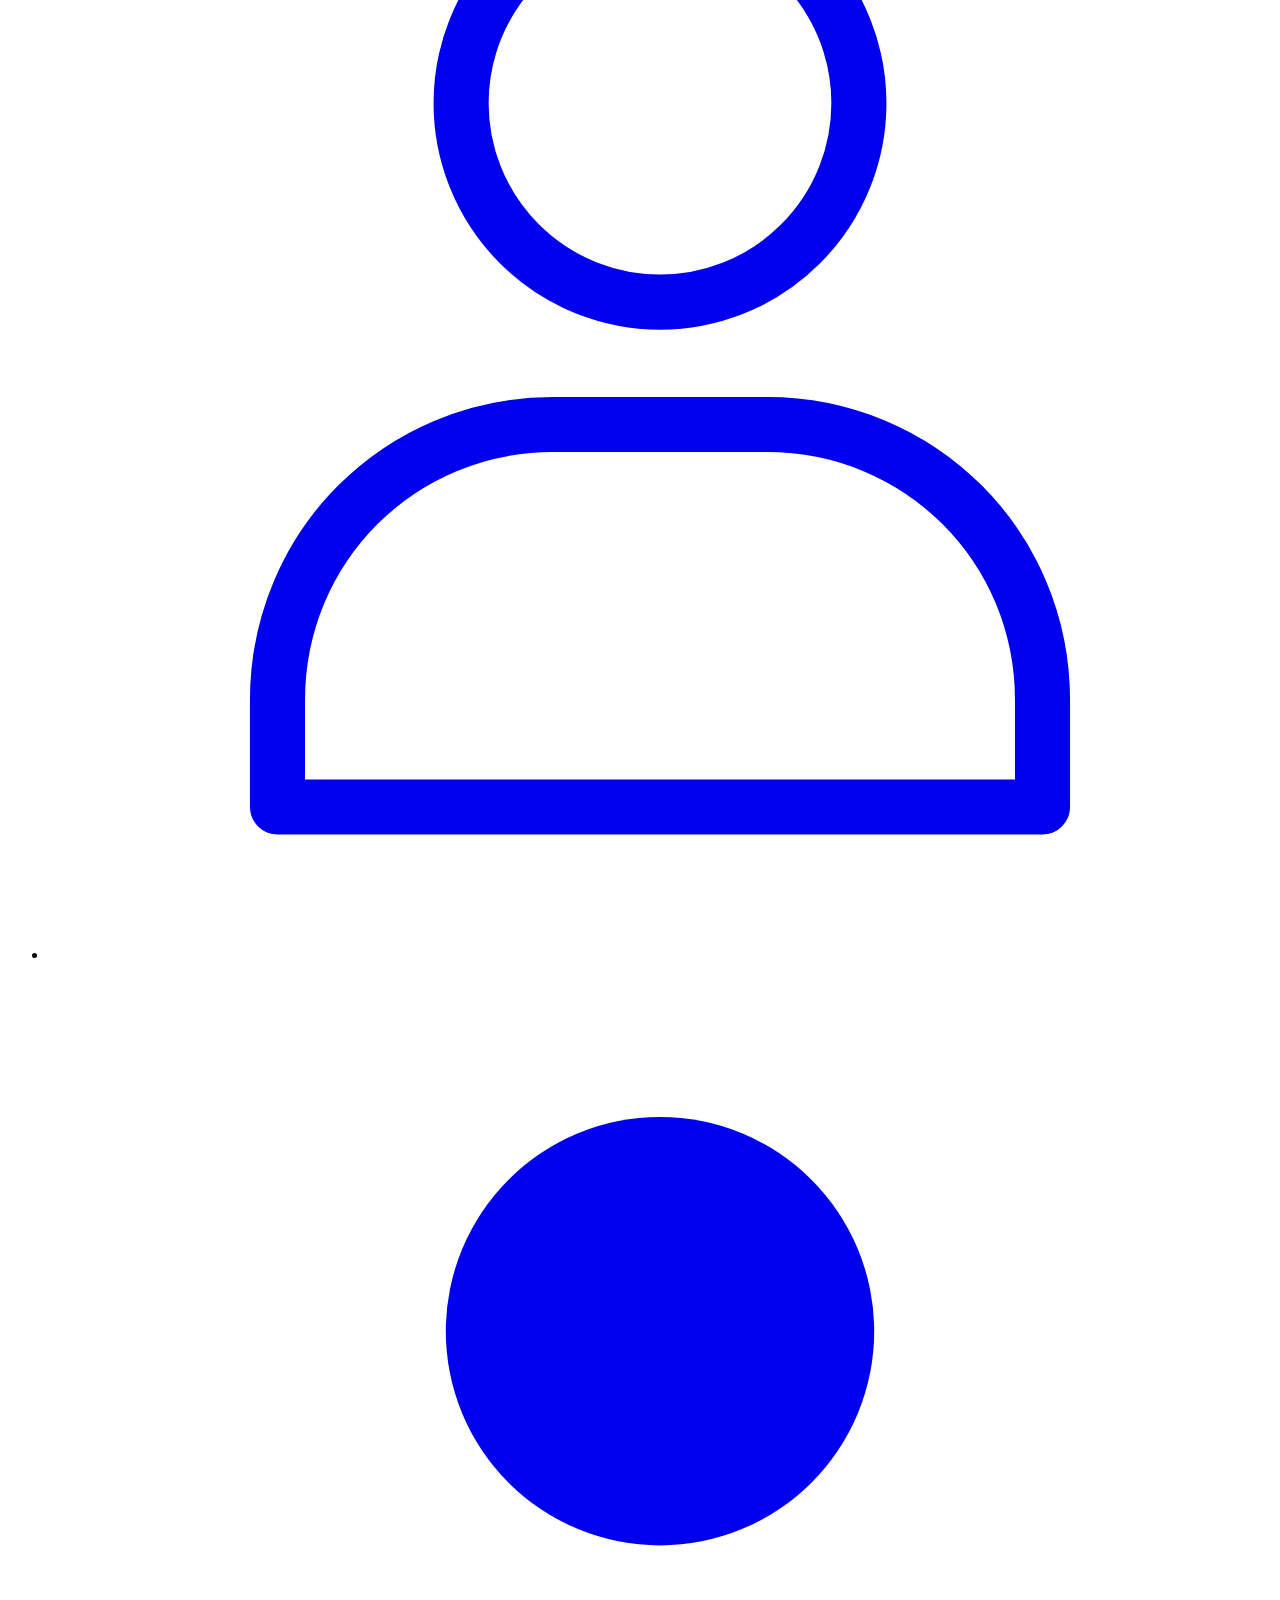
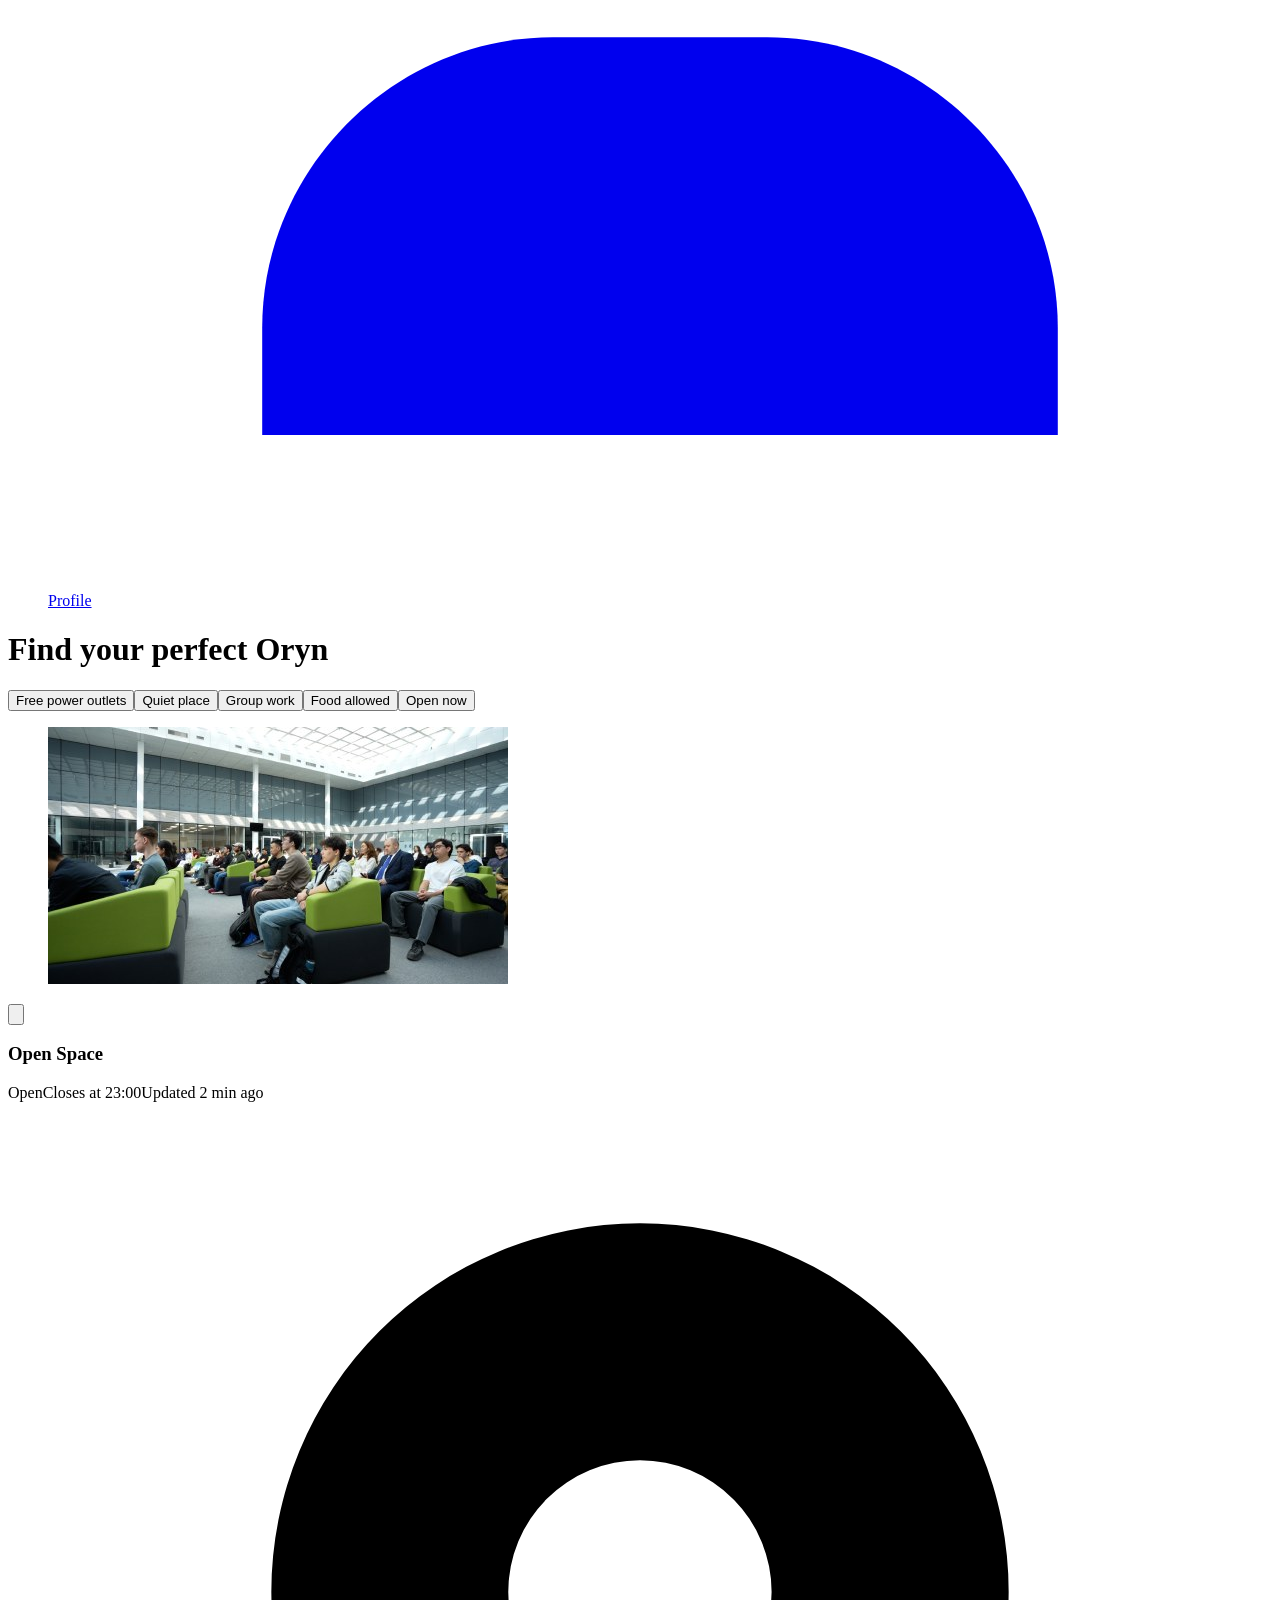
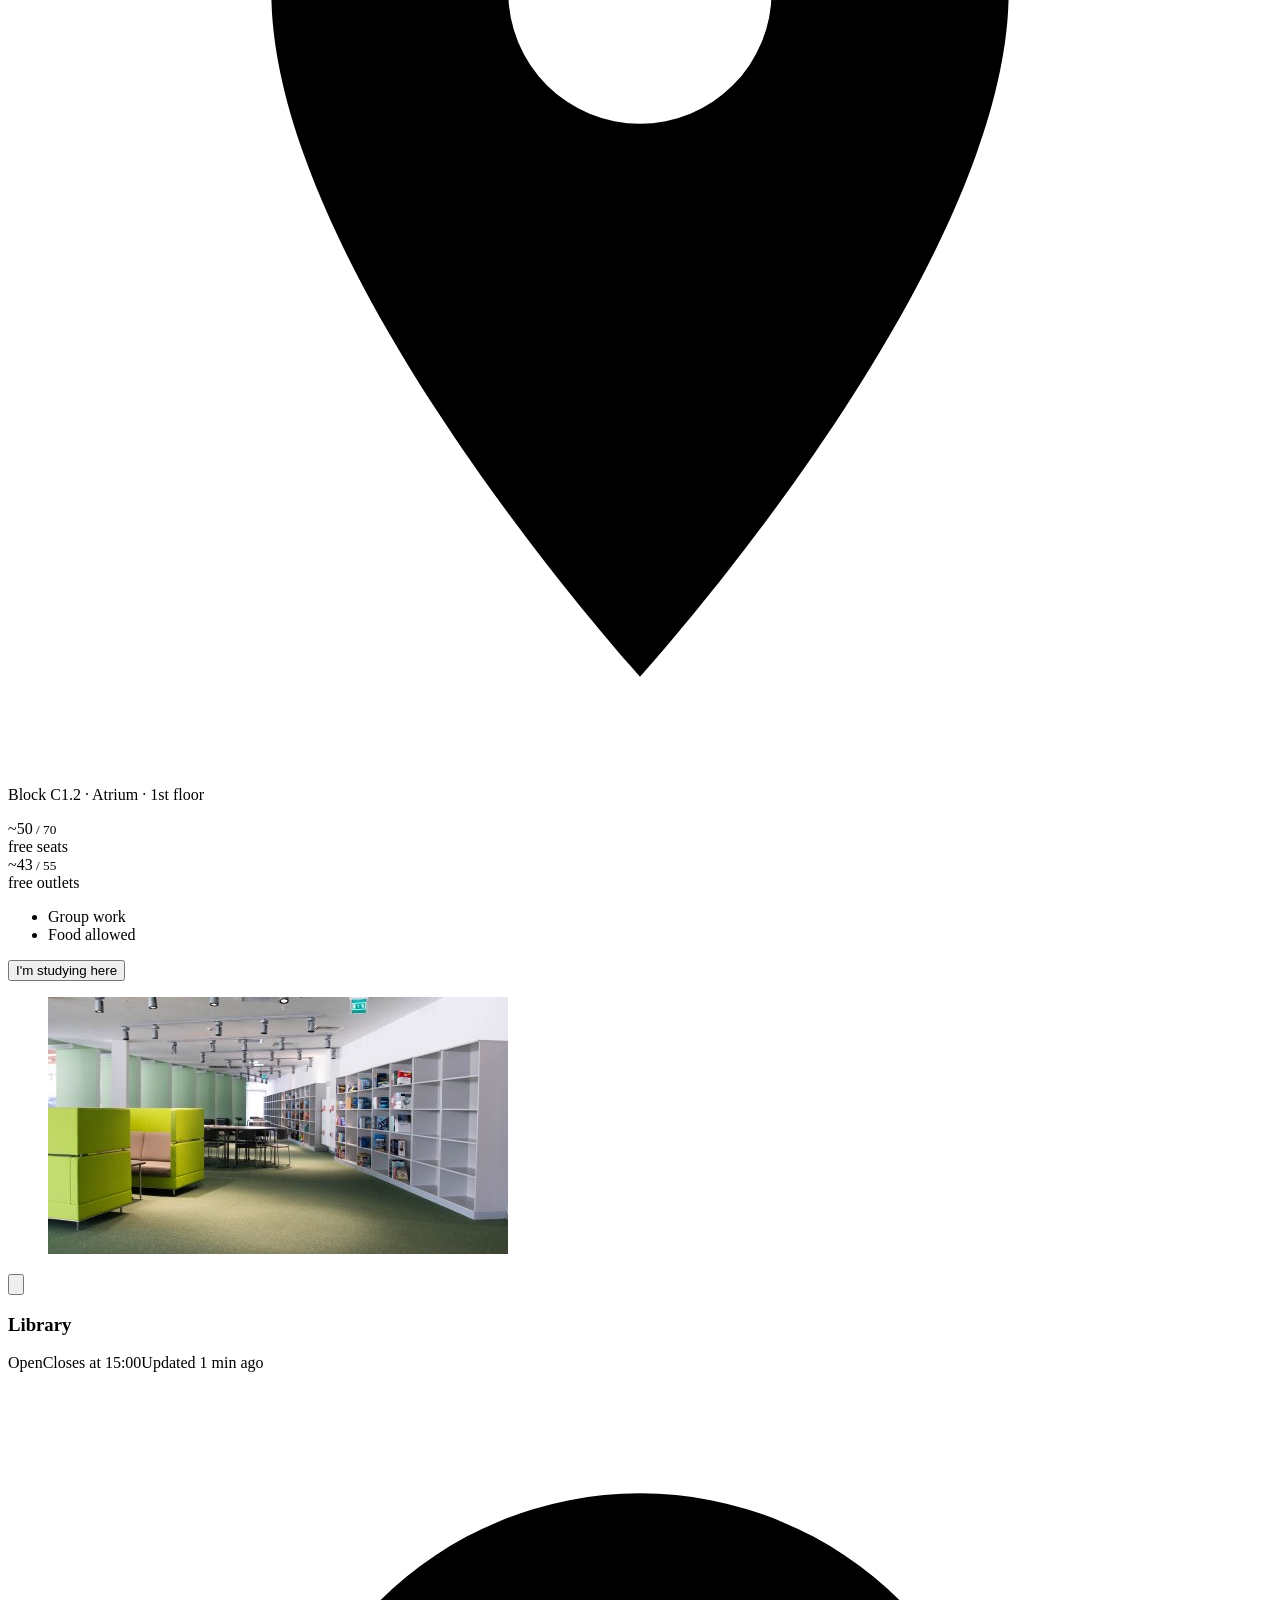
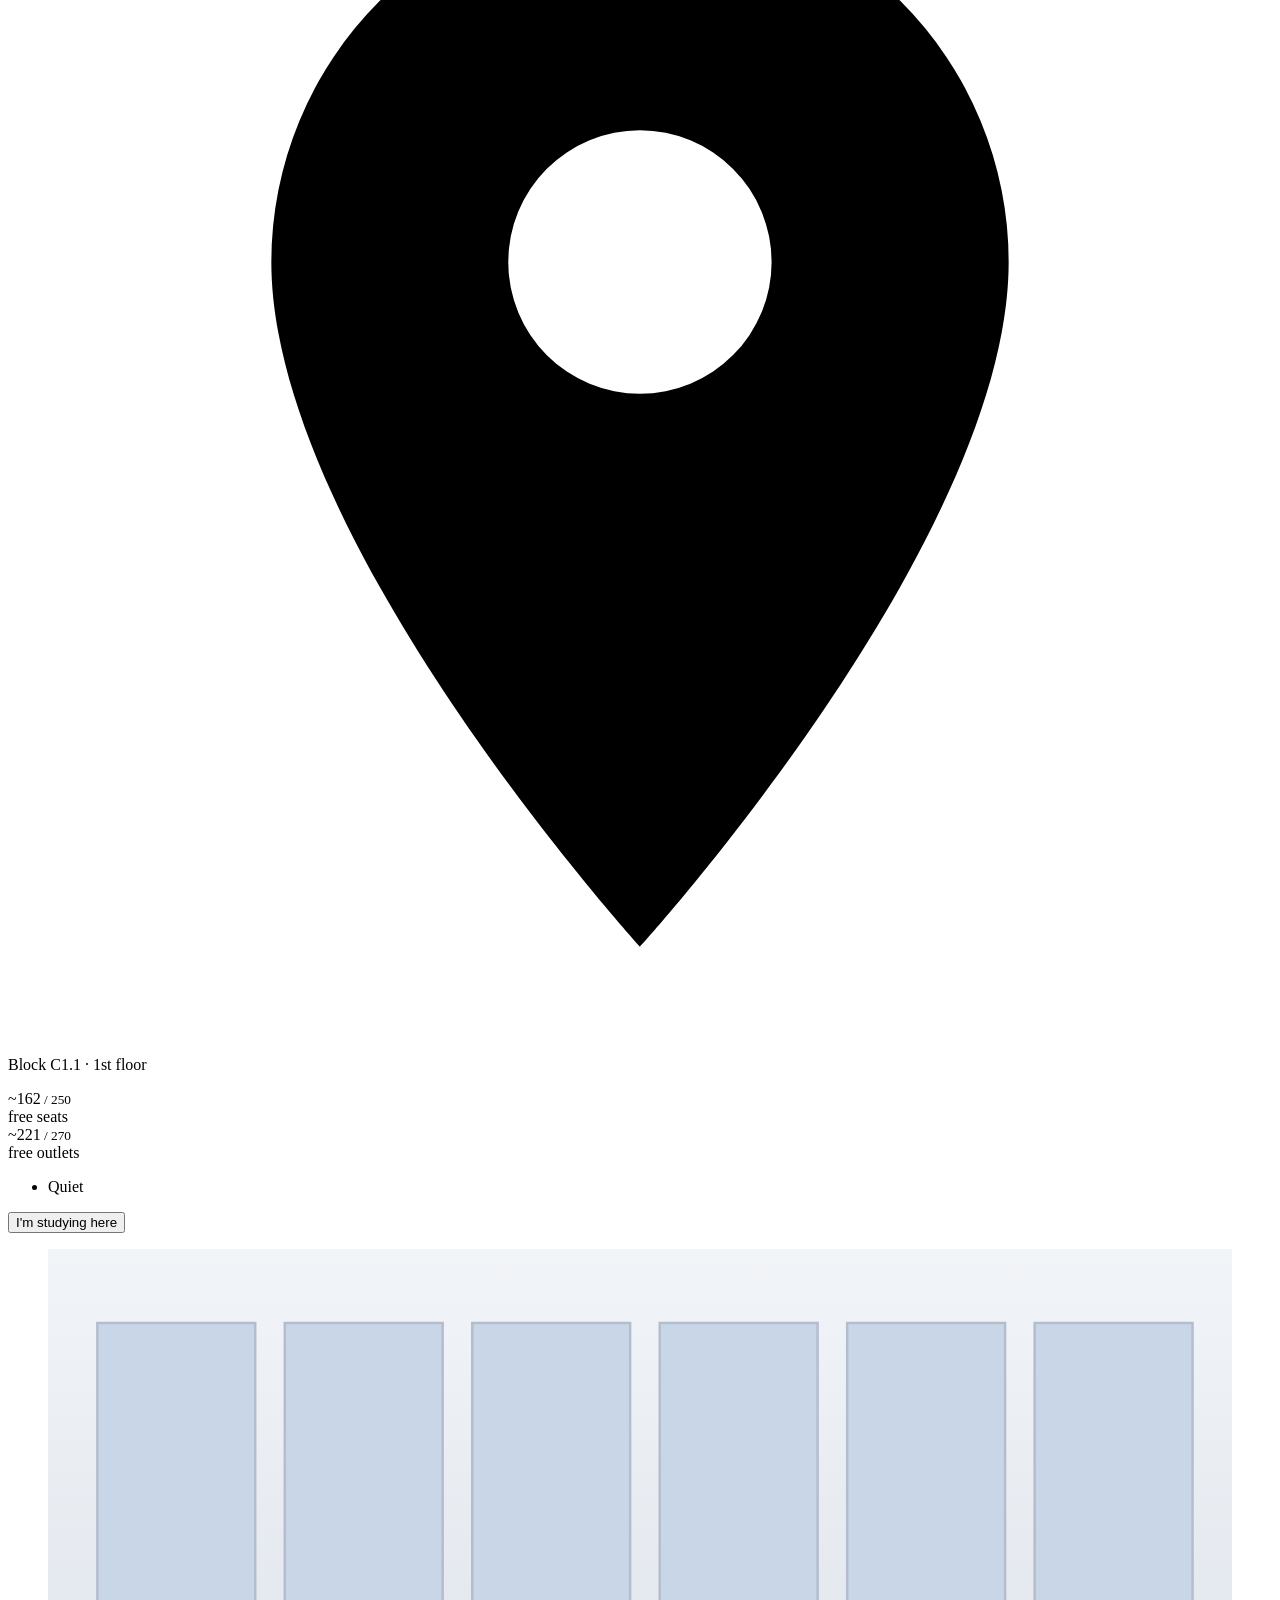
==== commit 8a972c0b: "Add files via upload" ====
--- a/index.html
+++ b/index.html
@@ -3,7 +3,7 @@
 <head>
   <meta charset="utf-8">
   <meta name="viewport" content="width=device-width, initial-scale=1, viewport-fit=cover">
-  <title>OrynTap — Find your study spot</title>
+  <title>OrynTap: find your study spot</title>
   <meta name="description" content="OrynTap shows which study spaces on campus have free seats and power outlets right now.">
   <meta name="theme-color" content="#ffffff">
   <link rel="icon" href="assets/img/favicon.svg" type="image/svg+xml">
@@ -21,7 +21,7 @@
   </script>
 </head>
 <body>
-  <a class="sr-only" href="#view">Skip to content</a>
+  <a class="sr-only" id="skipLink" href="#view">Skip to content</a>
 
   <header class="topbar">
     <a class="logo" href="#/home" aria-label="OrynTap home">
@@ -29,6 +29,9 @@
       <span>ryn.</span><span class="tap">Tap</span>
     </a>
     <div class="spacer"></div>
+    <label class="lang-picker"><span class="sr-only">Language</span>
+      <select id="langSel" aria-label="Language"></select>
+    </label>
     <div class="uni-picker">
       <button class="uni-btn" id="uniBtn" aria-haspopup="listbox" aria-expanded="false">
         <span class="label" id="uniLabel">Choose university</span>
@@ -53,6 +56,7 @@
   <div class="toasts" id="toasts" role="status" aria-live="polite"></div>
 
   <script src="js/config.js"></script>
+  <script src="js/i18n.js"></script>
   <script src="js/demo-data.js"></script>
   <script src="js/store.js"></script>
   <script src="js/app.js"></script>
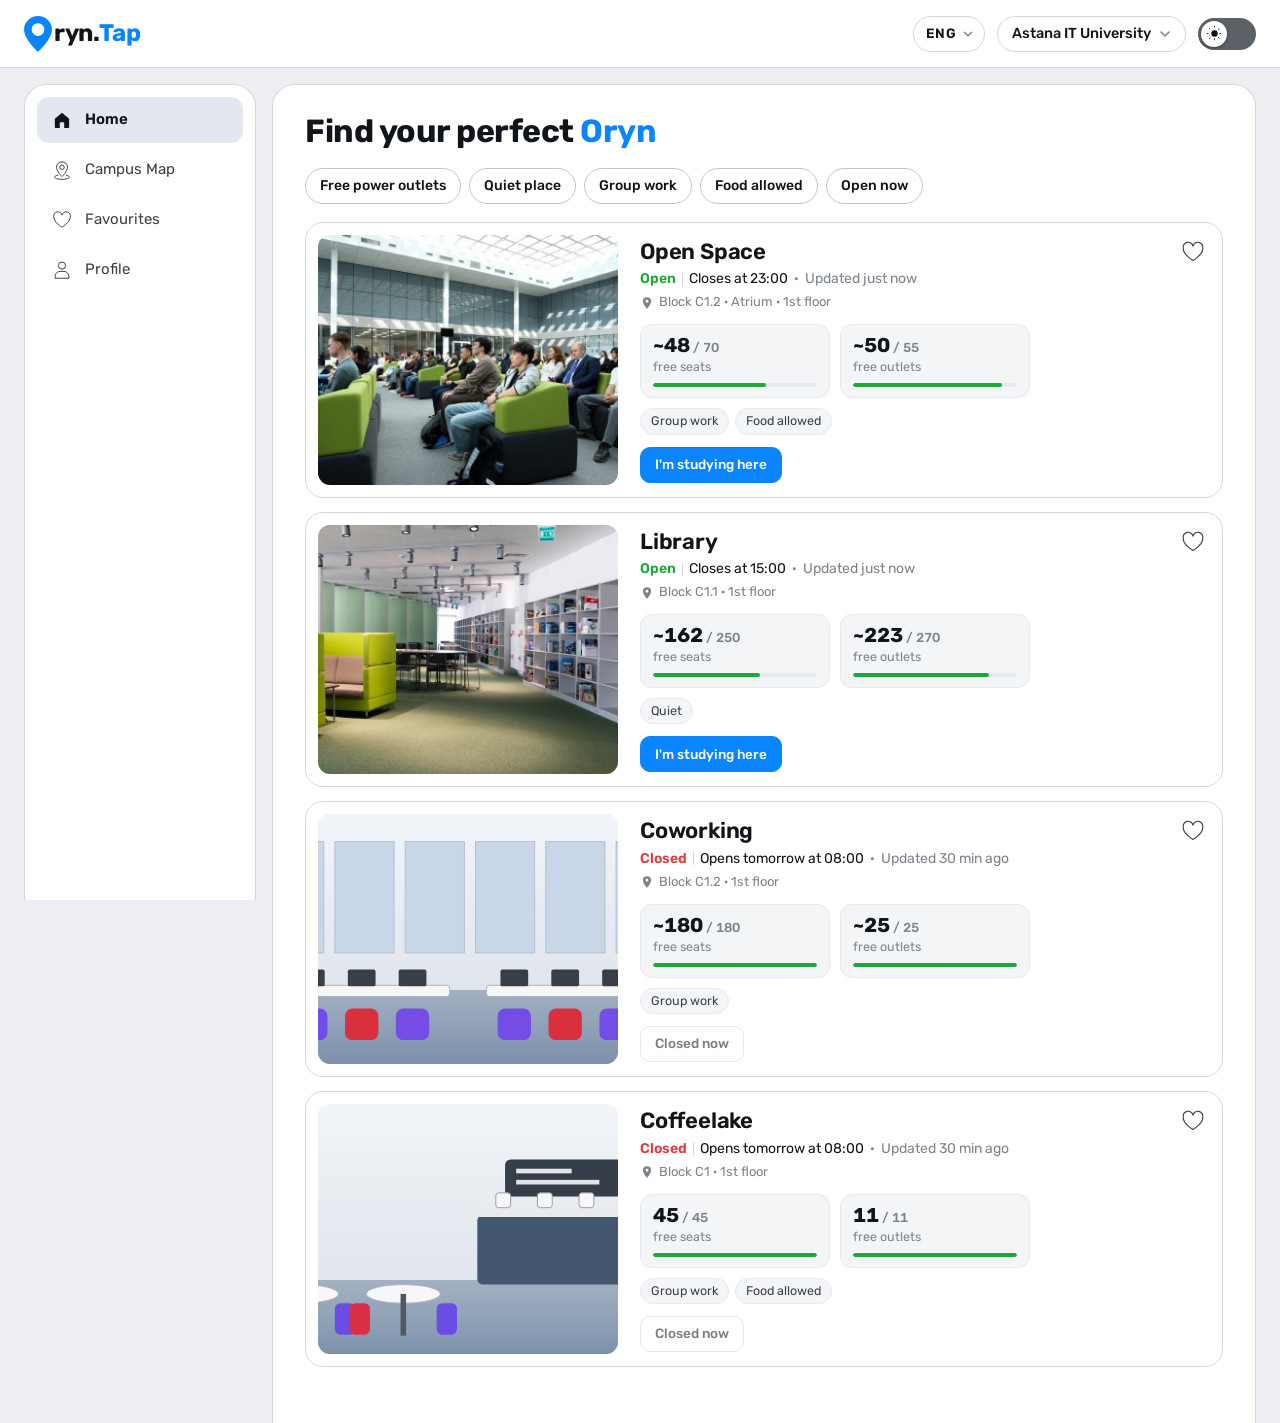
==== commit 97202928: "Update index.html" ====
--- a/index.html
+++ b/index.html
@@ -10,7 +10,7 @@
   <link rel="preconnect" href="https://fonts.googleapis.com">
   <link rel="preconnect" href="https://fonts.gstatic.com" crossorigin>
   <link href="https://fonts.googleapis.com/css2?family=Rubik:wght@400;500;600;700&display=swap" rel="stylesheet">
-  <link rel="stylesheet" href="css/styles.css">
+  <link rel="stylesheet" href="database/css/styles.css">
   <script>
     // Apply the saved theme before first paint (no flash)
     (function () {
--- a/database/css/styles.css
+++ b/database/css/styles.css
@@ -0,0 +1,478 @@
+/* =====================================================================
+   OrynTap: styles
+   Desktop  > 1100px : header + sidebar + content, centred, max 1360px
+   Tablet   721–1100 : header + icon rail + content
+   Mobile   <= 720px : compact header + content + bottom tab bar
+   ===================================================================== */
+
+:root {
+  --font: "Rubik", "Inter", system-ui, -apple-system, "Segoe UI", Roboto, sans-serif;
+  --bg: #eceef1;
+  --surface: #ffffff;
+  --surface-2: #f4f5f7;
+  --header: #ffffff;
+  --text: #111418;
+  --text-2: #3b4048;
+  --muted: #7c838d;
+  --line: #d3d7dd;
+  --line-soft: #e6e9ed;
+  --nav-active: #e3e8ee;
+  --accent: #0a84ff;
+  --accent-ink: #ffffff;
+  --accent-soft: rgba(10, 132, 255, .10);
+  --chip-line: #c2c7ce;
+  --ok: #1fa83a;
+  --warn: #e47a12;
+  --bad: #e03b3e;
+  --map-bg: #1c1f2a;
+  --input-disabled: #eceef1;
+  --btn-secondary: #e3e6ea;
+  --shadow: 0 10px 30px rgba(17, 20, 24, .12);
+  --shadow-sm: 0 1px 2px rgba(17, 20, 24, .06), 0 2px 8px rgba(17, 20, 24, .05);
+  --radius-xl: 22px;
+  --radius-l: 18px;
+  --radius-m: 12px;
+  --header-h: 68px;
+  --side-w: 232px;
+  color-scheme: light;
+}
+
+:root[data-theme="dark"] {
+  --bg: #0b0c0e;
+  --surface: #1d2024;
+  --surface-2: #272b30;
+  --header: #1d2024;
+  --text: #f3f4f6;
+  --text-2: #d4d7dc;
+  --muted: #9097a1;
+  --line: #353a41;
+  --line-soft: #2c3036;
+  --nav-active: #2f353c;
+  --accent: #f24a4a;
+  --accent-ink: #ffffff;
+  --accent-soft: rgba(242, 74, 74, .14);
+  --chip-line: #4b5159;
+  --ok: #34c759;
+  --warn: #ff9a3c;
+  --bad: #ff5a5f;
+  --input-disabled: #272b30;
+  --btn-secondary: #353a41;
+  --shadow: 0 10px 30px rgba(0, 0, 0, .55);
+  --shadow-sm: 0 1px 2px rgba(0, 0, 0, .3);
+  color-scheme: dark;
+}
+
+* { box-sizing: border-box; }
+html, body { margin: 0; }
+body {
+  font-family: var(--font);
+  font-size: 15px;
+  line-height: 1.45;
+  background: var(--bg);
+  color: var(--text);
+  min-height: 100vh;
+  -webkit-font-smoothing: antialiased;
+  transition: background .25s, color .25s;
+}
+button, input, select, textarea { font: inherit; color: inherit; }
+button { cursor: pointer; }
+a { color: var(--accent); }
+img { display: block; max-width: 100%; }
+:focus-visible { outline: 3px solid var(--accent); outline-offset: 2px; }
+.sr-only { position: absolute; width: 1px; height: 1px; overflow: hidden; clip: rect(0 0 0 0); white-space: nowrap; }
+.accent { color: var(--accent); }
+.muted { color: var(--muted); }
+.label { font-weight: 600; margin: 0 0 4px; }
+
+/* ---------------- header ---------------- */
+.topbar {
+  position: sticky; top: 0; z-index: 30;
+  height: var(--header-h);
+  display: flex; align-items: center; gap: 12px;
+  padding: 0 max(24px, calc((100vw - 1360px) / 2 + 24px));
+  background: var(--header);
+  border-bottom: 1px solid var(--line);
+}
+.logo { display: flex; align-items: center; text-decoration: none; color: var(--text); font-weight: 700; font-size: 24px; letter-spacing: -.4px; }
+.logo svg { width: 28px; height: 36px; margin-right: 2px; color: var(--accent); }
+.logo .tap { color: var(--accent); }
+.topbar .spacer { flex: 1; }
+
+.lang-picker select {
+  appearance: none; -webkit-appearance: none;
+  height: 36px; padding: 0 28px 0 12px; border-radius: 999px;
+  border: 1px solid var(--line); background: var(--surface) url("data:image/svg+xml,%3Csvg xmlns='http://www.w3.org/2000/svg' viewBox='0 0 24 24'%3E%3Cpath d='M6 9l6 6 6-6' fill='none' stroke='%237c838d' stroke-width='2.4' stroke-linecap='round'/%3E%3C/svg%3E") no-repeat right 9px center / 14px;
+  font-size: 13.5px; font-weight: 600; letter-spacing: .3px; cursor: pointer;
+}
+.uni-picker { position: relative; }
+.uni-btn {
+  display: flex; align-items: center; gap: 6px;
+  height: 36px; padding: 0 12px 0 14px;
+  background: var(--surface); border: 1px solid var(--line);
+  border-radius: 999px; font-weight: 500; font-size: 14.5px;
+  max-width: 340px;
+}
+.uni-btn:hover, .lang-picker select:hover { border-color: var(--chip-line); }
+.uni-btn .label { white-space: nowrap; overflow: hidden; text-overflow: ellipsis; font-weight: 500; margin: 0; }
+.uni-btn .short-only { display: none; }
+.uni-btn svg { width: 16px; height: 16px; flex: none; color: var(--muted); }
+.uni-menu {
+  position: absolute; right: 0; top: calc(100% + 6px); min-width: 300px;
+  background: var(--surface); border: 1px solid var(--line); border-radius: 14px;
+  box-shadow: var(--shadow); padding: 6px; list-style: none; margin: 0; z-index: 40;
+}
+.uni-menu[hidden] { display: none; }
+.uni-menu button {
+  width: 100%; text-align: left; display: flex; gap: 10px; align-items: center;
+  border: 0; background: transparent; padding: 9px 12px; border-radius: 9px; font-size: 14.5px;
+}
+.uni-menu button:hover, .uni-menu button[aria-checked="true"] { background: var(--nav-active); }
+.uni-menu .code { font-weight: 700; min-width: 44px; color: var(--accent); }
+
+.theme-toggle {
+  width: 58px; height: 32px; border-radius: 999px; border: 0; padding: 0;
+  background: #5c6168; position: relative; flex: none;
+}
+.theme-toggle .knob {
+  position: absolute; top: 3px; left: 3px; width: 26px; height: 26px; border-radius: 50%;
+  background: #fff; display: grid; place-items: center; transition: transform .25s;
+  box-shadow: 0 1px 3px rgba(0,0,0,.35);
+}
+.theme-toggle .knob svg { width: 17px; height: 17px; color: #111; }
+:root[data-theme="dark"] .theme-toggle .knob { transform: translateX(26px); }
+
+/* ---------------- layout ---------------- */
+.shell {
+  display: grid; grid-template-columns: var(--side-w) minmax(0, 1fr); gap: 16px;
+  max-width: 1360px; margin: 0 auto;
+  padding: 16px 24px 0;
+  min-height: calc(100vh - var(--header-h));
+}
+.sidebar, .panel {
+  background: var(--surface);
+  border: 1px solid var(--line);
+  border-bottom: 0;
+  border-radius: var(--radius-xl) var(--radius-xl) 0 0;
+}
+.sidebar { padding: 12px; position: sticky; top: calc(var(--header-h) + 16px); align-self: start; min-height: calc(100vh - var(--header-h) - 16px); }
+.nav { display: flex; flex-direction: column; gap: 4px; list-style: none; margin: 0; padding: 0; }
+.nav a {
+  display: flex; align-items: center; gap: 12px; height: 46px; padding: 0 14px;
+  border-radius: 12px; text-decoration: none; color: var(--text-2); font-size: 15px;
+  transition: background .15s;
+}
+.nav a svg { width: 22px; height: 22px; flex: none; }
+.nav a .i-fill { display: none; }
+.nav a[aria-current="page"] { background: var(--nav-active); color: var(--text); font-weight: 600; }
+.nav a[aria-current="page"] .i-line { display: none; }
+.nav a[aria-current="page"] .i-fill { display: block; }
+.nav a:hover:not([aria-current="page"]) { background: var(--surface-2); }
+
+.panel { padding: 28px 32px 56px; min-width: 0; }
+.page-title { font-size: 32px; font-weight: 700; margin: 0 0 18px; letter-spacing: -.5px; line-height: 1.15; }
+
+.banner {
+  display: flex; align-items: center; gap: 6px; flex-wrap: wrap;
+  border: 1px solid var(--line); border-radius: var(--radius-m);
+  padding: 10px 14px; margin: 0 0 16px; font-size: 14px; background: var(--surface-2);
+}
+.banner.warn { border-color: var(--warn); }
+.banner strong { font-weight: 600; }
+
+/* ---------------- filters ---------------- */
+.chips { display: flex; flex-wrap: wrap; gap: 8px; margin: 0 0 18px; }
+.chip {
+  height: 36px; padding: 0 14px; border-radius: 999px;
+  border: 1px solid var(--chip-line); background: var(--surface);
+  font-size: 14px; font-weight: 500; white-space: nowrap; transition: background .15s, border-color .15s;
+}
+.chip[aria-pressed="true"] { background: var(--accent); border-color: var(--accent); color: var(--accent-ink); }
+.chip:hover:not([aria-pressed="true"]) { background: var(--surface-2); }
+
+/* ---------------- session banner ---------------- */
+.session {
+  display: grid; grid-template-columns: 1fr auto; gap: 10px 18px; align-items: center;
+  border: 1.5px solid var(--accent); border-radius: var(--radius-l);
+  padding: 14px 18px; margin: 0 0 18px; background: var(--accent-soft);
+}
+.session h2 { margin: 0; font-size: 17px; font-weight: 600; }
+.session p { margin: 2px 0 0; color: var(--text-2); font-size: 14px; }
+.session .actions { display: flex; gap: 8px; flex-wrap: wrap; justify-content: flex-end; }
+.timer { font-variant-numeric: tabular-nums; font-weight: 600; }
+
+/* ---------------- cards ---------------- */
+.cards { display: flex; flex-direction: column; gap: 14px; }
+.card {
+  display: grid; grid-template-columns: 300px minmax(0, 1fr); gap: 22px;
+  border: 1px solid var(--line); border-radius: var(--radius-l);
+  padding: 12px; background: var(--surface);
+  position: relative; transition: box-shadow .2s, border-color .2s;
+}
+.card:hover { box-shadow: var(--shadow-sm); border-color: var(--chip-line); }
+.card .photo {
+  width: 100%; height: 100%; min-height: 190px; aspect-ratio: 16 / 10; object-fit: cover;
+  border-radius: 12px; background: var(--surface-2);
+}
+.card .body { min-width: 0; padding: 4px 4px 2px 0; position: relative; display: flex; flex-direction: column; }
+.card h3 { font-size: 22px; font-weight: 600; margin: 0 40px 4px 0; line-height: 1.2; letter-spacing: -.2px; }
+.card .uni-tag { font-size: 13px; color: var(--muted); margin: 0 0 4px; }
+.status { font-size: 14px; margin: 0 0 4px; display: flex; flex-wrap: wrap; gap: 0 6px; align-items: baseline; }
+.status .st { font-weight: 600; }
+.status .st.open { color: var(--ok); }
+.status .st.soon { color: var(--warn); }
+.status .st.closed { color: var(--bad); }
+.status .sep { width: 1px; height: 13px; background: var(--line); align-self: center; }
+.status .upd { color: var(--muted); }
+.status .upd::before { content: "·"; margin-right: 6px; }
+.where { font-size: 13px; color: var(--muted); margin: 0 0 10px; display: flex; gap: 5px; align-items: center; }
+.where svg { width: 14px; height: 14px; flex: none; }
+
+.stats { display: grid; grid-template-columns: repeat(2, minmax(0, 190px)); gap: 10px; margin: 2px 0 10px; }
+.stat { border: 1px solid var(--line-soft); background: var(--surface-2); border-radius: 12px; padding: 9px 12px 10px; }
+.stat .num { font-size: 20px; font-weight: 700; line-height: 1.1; font-variant-numeric: tabular-nums; }
+.stat .num small { font-size: 13px; font-weight: 500; color: var(--muted); }
+.stat .lbl { font-size: 12.5px; color: var(--muted); margin: 2px 0 7px; }
+.meter { height: 4px; border-radius: 99px; background: var(--line-soft); overflow: hidden; }
+.meter i { display: block; height: 100%; border-radius: inherit; background: var(--ok); }
+.stat.mid .meter i { background: var(--warn); }
+.stat.low .meter i { background: var(--bad); }
+.stat.low .num { color: var(--bad); }
+.stat.none .meter i { background: var(--muted); }
+
+.tags { display: flex; flex-wrap: wrap; gap: 6px; list-style: none; margin: 0 0 10px; padding: 0; }
+.tags li { font-size: 12.5px; padding: 3px 10px; border-radius: 999px; background: var(--surface-2); border: 1px solid var(--line-soft); color: var(--text-2); }
+
+.card .card-actions { display: flex; gap: 8px; flex-wrap: wrap; margin-top: auto; padding-top: 2px; }
+.heart-btn, .edit-btn {
+  position: absolute; top: 0; right: 0; border: 0; background: transparent; padding: 4px;
+  color: var(--text-2); line-height: 0; border-radius: 10px;
+}
+.heart-btn:hover { color: var(--accent); }
+.heart-btn[aria-pressed="true"] { color: var(--accent); }
+.heart-btn svg { width: 26px; height: 26px; }
+.edit-btn { font-size: 14px; font-weight: 600; line-height: 1; padding: 7px 10px; border: 1px solid var(--line); border-radius: 9px; }
+.edit-btn:hover { background: var(--surface-2); }
+.here-badge {
+  align-self: flex-start; display: inline-flex; align-items: center; gap: 6px; font-size: 12.5px; font-weight: 600;
+  color: var(--accent); background: var(--accent-soft); border-radius: 999px; padding: 3px 10px; margin-bottom: 6px;
+}
+
+/* ---------------- buttons & forms ---------------- */
+.btn {
+  height: 42px; padding: 0 18px; border-radius: 11px; border: 1px solid var(--line);
+  background: var(--surface); font-size: 14.5px; font-weight: 500; display: inline-flex; align-items: center; justify-content: center; gap: 8px;
+  text-decoration: none; color: var(--text); transition: filter .15s, background .15s;
+}
+.btn:hover:not(:disabled) { background: var(--surface-2); }
+.btn.primary { background: var(--accent); color: var(--accent-ink); border-color: var(--accent); }
+.btn.primary:hover:not(:disabled) { filter: brightness(1.07); background: var(--accent); }
+.btn.secondary { background: var(--btn-secondary); border-color: var(--btn-secondary); color: var(--text); }
+.btn.small { height: 36px; font-size: 13.5px; padding: 0 14px; border-radius: 10px; }
+.btn.block { width: 100%; }
+.btn:disabled { opacity: .55; cursor: not-allowed; }
+.btn.link { border: 0; padding: 0; height: auto; color: var(--accent); font-weight: 500; background: transparent; }
+
+.box {
+  border: 1px solid var(--line); border-radius: var(--radius-l); padding: 28px; background: var(--surface);
+}
+.auth-box { max-width: 440px; }
+.auth-box h2, .profile-box h2 { font-size: 24px; margin: 0 0 16px; font-weight: 600; letter-spacing: -.2px; }
+.field { display: block; margin: 0 0 12px; }
+.field > span { display: block; font-weight: 600; margin: 0 0 5px; font-size: 13.5px; }
+.input {
+  width: 100%; height: 44px; border-radius: 11px; border: 1px solid var(--line);
+  background: var(--surface); padding: 0 14px; font-size: 15px; transition: border-color .15s;
+}
+.input:focus { border-color: var(--accent); outline: none; box-shadow: 0 0 0 3px var(--accent-soft); }
+.input::placeholder { color: var(--muted); }
+.input:disabled { background: var(--input-disabled); color: var(--text-2); }
+.auth-box .btn { height: 44px; font-size: 15px; margin-top: 4px; }
+.auth-alt { margin: 16px 0 0; font-size: 14px; color: var(--text-2); }
+.hint { font-size: 13px; color: var(--muted); margin: 12px 0 0; line-height: 1.5; }
+.form-error { color: var(--bad); font-size: 13.5px; margin: 0 0 10px; min-height: 1em; }
+
+.profile-box { max-width: 720px; }
+.profile-box .sub { color: var(--muted); font-size: 13px; text-transform: uppercase; letter-spacing: .6px; font-weight: 600; padding-bottom: 10px; border-bottom: 1px solid var(--line-soft); margin-bottom: 18px; }
+.profile-box dl { margin: 0; display: grid; grid-template-columns: repeat(2, minmax(0, 1fr)); gap: 14px 24px; flex: 1; }
+.profile-box dt { font-weight: 500; font-size: 12.5px; color: var(--muted); }
+.profile-box dd { margin: 2px 0 0; font-size: 15px; overflow-wrap: anywhere; }
+.profile-head { display: flex; justify-content: space-between; align-items: flex-start; gap: 16px; }
+.profile-head .btn.link { font-size: 14px; white-space: nowrap; }
+.profile-foot { margin-top: 22px; }
+.edit-grid { display: grid; grid-template-columns: 140px minmax(0, 320px); gap: 12px 0; align-items: center; border-top: 1px solid var(--line-soft); padding-top: 20px; }
+.edit-grid label { font-weight: 600; font-size: 14px; }
+.form-actions { display: flex; justify-content: flex-end; gap: 10px; margin-top: 18px; }
+.form-actions .btn { min-width: 130px; }
+
+/* ---------------- map ---------------- */
+.map-frame { background: var(--map-bg); border-radius: var(--radius-l); padding: 12px; overflow: auto; }
+.map-inner { position: relative; min-width: 640px; }
+.map-inner img { width: 100%; height: auto; }
+.pin {
+  position: absolute; transform: translate(-50%, -100%); border: 0; background: var(--accent); color: var(--accent-ink);
+  border-radius: 999px; padding: 5px 11px; font-size: 13px; font-weight: 600; white-space: nowrap;
+  box-shadow: 0 4px 14px rgba(0,0,0,.45);
+}
+.pin::after { content: ""; position: absolute; left: 50%; bottom: -6px; transform: translateX(-50%); border: 6px solid transparent; border-top-color: var(--accent); border-bottom: 0; }
+.legend { color: #cfd3dc; font-size: 13px; margin: 10px 4px 2px; }
+.where-list { list-style: none; margin: 16px 0 0; padding: 0; display: grid; gap: 10px; grid-template-columns: repeat(auto-fill, minmax(240px, 1fr)); }
+.where-list li { border: 1px solid var(--line); border-radius: var(--radius-m); padding: 12px 14px; font-size: 14px; }
+.where-list strong { display: block; font-size: 15px; margin-bottom: 2px; }
+.map-placeholder { color: #dfe3ea; padding: 26px 18px; text-align: center; }
+.map-placeholder h2 { margin: 0 0 6px; font-size: 20px; }
+.map-placeholder p { margin: 0 0 16px; color: #aab0bd; }
+.map-placeholder .btn { color: #fff; border-color: #6a7080; background: transparent; }
+
+/* ---------------- empty / misc ---------------- */
+.empty { border: 1.5px dashed var(--line); border-radius: var(--radius-l); padding: 36px 24px; text-align: center; color: var(--text-2); }
+.empty h2 { margin: 0 0 6px; font-size: 18px; color: var(--text); }
+.empty p { margin: 0 0 14px; }
+
+.insights { margin-top: 18px; max-width: 720px; }
+.insights h2 { font-size: 20px; margin: 0 0 2px; font-weight: 600; }
+.bars { display: grid; grid-template-columns: repeat(15, 1fr); gap: 4px; align-items: end; height: 90px; margin: 10px 0 4px; }
+.bars span { background: var(--accent); border-radius: 4px 4px 0 0; min-height: 2px; opacity: .85; }
+.bar-labels { display: grid; grid-template-columns: repeat(15, 1fr); gap: 4px; font-size: 11px; color: var(--muted); text-align: center; }
+.insight-grid { display: grid; grid-template-columns: repeat(2, minmax(0, 1fr)); gap: 0 28px; }
+.insight-row { margin: 16px 0 0; }
+@media (max-width: 720px) { .insight-grid { grid-template-columns: 1fr; } }
+.insight-row h3 { margin: 0; font-size: 15px; font-weight: 600; }
+.insight-row p { margin: 1px 0 0; font-size: 13px; color: var(--muted); }
+
+/* ---------------- modal & toast ---------------- */
+.modal-backdrop { position: fixed; inset: 0; background: rgba(10,12,16,.5); z-index: 60; display: grid; place-items: center; padding: 16px; }
+.modal {
+  background: var(--surface); color: var(--text); border-radius: 18px; width: min(500px, 100%);
+  max-height: calc(100vh - 32px); overflow: auto; padding: 24px; box-shadow: var(--shadow); border: 1px solid var(--line);
+}
+.modal h2 { margin: 0 0 4px; font-size: 21px; font-weight: 600; }
+.modal .lead { margin: 0 0 18px; color: var(--muted); font-size: 14px; }
+.seg { display: grid; grid-template-columns: repeat(3, 1fr); gap: 8px; margin: 8px 0 16px; }
+.seg button { height: 42px; border-radius: 11px; border: 1px solid var(--line); background: var(--surface); font-size: 15px; font-weight: 500; }
+.seg button[aria-checked="true"] { background: var(--accent); color: var(--accent-ink); border-color: var(--accent); }
+.check { display: flex; gap: 10px; align-items: center; font-size: 14.5px; margin: 0 0 18px; }
+.check input { width: 18px; height: 18px; accent-color: var(--accent); }
+.modal .row { display: grid; grid-template-columns: 1fr 1fr; gap: 12px; }
+.modal .input { height: 42px; font-size: 14.5px; }
+.modal textarea.input { height: 76px; padding: 9px 12px; resize: vertical; }
+.hours-grid { display: grid; grid-template-columns: 40px minmax(0,1fr) minmax(0,1fr) auto; gap: 6px 8px; align-items: center; margin: 6px 0 18px; font-size: 14px; }
+.hours-grid .input { height: 36px; font-size: 14px; padding: 0 8px; }
+.hours-grid label { display: flex; gap: 6px; align-items: center; }
+.toggles { display: flex; gap: 16px; flex-wrap: wrap; margin: 4px 0 16px; }
+.toggles .check { margin: 0; font-size: 14px; }
+.qr { display: grid; place-items: center; background: #fff; border-radius: 14px; padding: 16px; margin: 8px 0 12px; }
+.qr-url { font-size: 12px; word-break: break-all; color: var(--muted); }
+
+.toasts { position: fixed; left: 50%; bottom: 24px; transform: translateX(-50%); z-index: 80; display: grid; gap: 8px; width: min(460px, calc(100% - 32px)); }
+.toast { background: #1f2329; color: #fff; padding: 12px 16px; border-radius: 12px; box-shadow: var(--shadow); font-size: 14px; animation: pop .2s ease-out; }
+.toast.err { background: #a3262a; }
+@keyframes pop { from { transform: translateY(8px); opacity: 0; } }
+
+.tabbar { display: none; }
+.skeleton { height: 214px; border-radius: var(--radius-l); background: linear-gradient(90deg, var(--surface-2), var(--line-soft), var(--surface-2)); background-size: 200% 100%; animation: sh 1.2s infinite linear; margin-bottom: 14px; }
+@keyframes sh { to { background-position: -200% 0; } }
+
+/* ---- photo credit + interactive map ---- */
+.photo-wrap { position: relative; margin: 0; }
+.credit { position: absolute; right: 8px; bottom: 8px; font-size: 10.5px; color: #fff; background: rgba(0,0,0,.55); padding: 2px 8px; border-radius: 999px; }
+.map-tabs { max-width: 380px; grid-template-columns: 1fr 1fr; margin: 0 0 12px; }
+.map-tabs button { height: 38px; font-size: 14px; }
+.map-embed { padding: 0; overflow: hidden; }
+.map-embed iframe { display: block; width: 100%; height: min(72vh, 720px); border: 0; background: var(--map-bg); }
+.map-credit { font-size: 13px; color: var(--muted); margin: 10px 2px 0; }
+.check.consent { align-items: flex-start; font-size: 13px; line-height: 1.45; color: var(--text-2); margin: 4px 0 16px; }
+.check.consent input { margin-top: 2px; flex: none; }
+
+/* =====================================================================
+   Tablet
+   ===================================================================== */
+@media (max-width: 1100px) {
+  :root { --header-h: 62px; --side-w: 84px; }
+  .topbar { padding: 0 20px; gap: 10px; }
+  .shell { padding: 12px 12px 0; gap: 12px; }
+  .sidebar { padding: 8px; }
+  .nav a { flex-direction: column; justify-content: center; gap: 4px; height: 64px; padding: 0 2px; font-size: 11.5px; text-align: center; line-height: 1.2; }
+  .panel { padding: 22px 22px 48px; }
+  .page-title { font-size: 28px; }
+  .card { grid-template-columns: minmax(0, 40%) minmax(0, 1fr); gap: 16px; }
+  .card h3 { font-size: 20px; }
+  .status .upd { flex-basis: 100%; font-size: 13px; }
+  .status .upd::before { content: none; }
+}
+
+/* =====================================================================
+   Mobile
+   ===================================================================== */
+@media (max-width: 720px) {
+  :root { --header-h: 58px; }
+  .topbar { padding: 0 12px; gap: 6px; }
+  .logo { font-size: 20px; }
+  .logo svg { width: 22px; height: 30px; }
+  .lang-picker select { height: 32px; font-size: 12.5px; padding: 0 22px 0 9px; background-position: right 6px center; background-size: 12px; }
+  .uni-btn { height: 32px; font-size: 13.5px; padding: 0 8px 0 10px; max-width: 110px; }
+  .uni-btn .full { display: none; }
+  .uni-btn .short-only { display: inline; }
+  .uni-menu { position: fixed; left: 12px; right: 12px; top: calc(var(--header-h) + 6px); min-width: 0; }
+  .theme-toggle { width: 50px; height: 28px; }
+  .theme-toggle .knob { width: 22px; height: 22px; }
+  .theme-toggle .knob svg { width: 15px; height: 15px; }
+  :root[data-theme="dark"] .theme-toggle .knob { transform: translateX(22px); }
+
+  .shell { display: block; padding: 0; min-height: 0; max-width: none; }
+  .sidebar { display: none; }
+  .panel { border: 0; border-radius: 0; padding: 18px 14px calc(88px + env(safe-area-inset-bottom)); min-height: calc(100vh - var(--header-h)); }
+  .page-title { font-size: 25px; margin-bottom: 14px; }
+
+  .chips { flex-wrap: nowrap; overflow-x: auto; margin: 0 -14px 14px; padding: 0 14px 4px; scrollbar-width: none; }
+  .chips::-webkit-scrollbar { display: none; }
+  .chip { flex: none; }
+
+  .card { grid-template-columns: 1fr; gap: 10px; padding: 10px; }
+  .card .photo { aspect-ratio: 16 / 9; min-height: 0; height: auto; }
+  .card .body { padding: 0 4px 4px; }
+  .card h3 { font-size: 20px; }
+  .stats { grid-template-columns: 1fr 1fr; }
+  .card .card-actions .btn { flex: 1; height: 40px; }
+
+  .session { grid-template-columns: 1fr; padding: 12px 14px; }
+  .session .actions { justify-content: stretch; }
+  .session .actions .btn { flex: 1; }
+
+  .box, .profile-box { padding: 20px 16px 22px; }
+  .profile-box dl { grid-template-columns: 1fr; }
+  .profile-head { flex-direction: column; }
+  .edit-grid { grid-template-columns: 1fr; gap: 4px; padding-top: 16px; }
+  .edit-grid .input { margin-bottom: 10px; }
+  .form-actions { flex-direction: column-reverse; }
+  .form-actions .btn { width: 100%; }
+
+  .map-frame { padding: 8px; margin: 0 -6px; }
+  .modal-backdrop { align-items: end; padding: 0; }
+  .modal { width: 100%; border-radius: 20px 20px 0 0; max-height: 92vh; padding: 20px 16px; }
+  .hours-grid { grid-template-columns: 32px minmax(0,1fr) minmax(0,1fr) auto; gap: 6px; }
+  .hours-grid .input { font-size: 13px; padding: 0 4px; }
+  .map-inner { min-width: 0; }
+  .pin { font-size: 11px; padding: 3px 7px; }
+  .pin .pin-name { display: none; }
+  .map-tabs { max-width: none; }
+  .map-embed { margin: 0 -6px; }
+  .map-embed iframe { height: 68vh; }
+
+  .tabbar {
+    display: grid; grid-template-columns: repeat(var(--tabs, 4), 1fr);
+    position: fixed; left: 0; right: 0; bottom: 0; z-index: 30;
+    background: var(--header); border-top: 1px solid var(--line);
+    padding: 6px 6px calc(6px + env(safe-area-inset-bottom));
+  }
+  .tabbar a { display: flex; flex-direction: column; align-items: center; gap: 2px; padding: 5px 0; text-decoration: none; color: var(--muted); font-size: 11.5px; border-radius: 10px; }
+  .tabbar a svg { width: 24px; height: 24px; }
+  .tabbar a .i-fill { display: none; }
+  .tabbar a[aria-current="page"] { color: var(--accent); font-weight: 600; }
+  .tabbar a[aria-current="page"] .i-line { display: none; }
+  .tabbar a[aria-current="page"] .i-fill { display: block; }
+  .toasts { bottom: calc(80px + env(safe-area-inset-bottom)); }
+}
+
+@media (prefers-reduced-motion: reduce) { * { transition: none !important; animation: none !important; } }
+#view:focus { outline: none; }
+@media print { .topbar, .sidebar, .tabbar, .toasts { display: none; } }
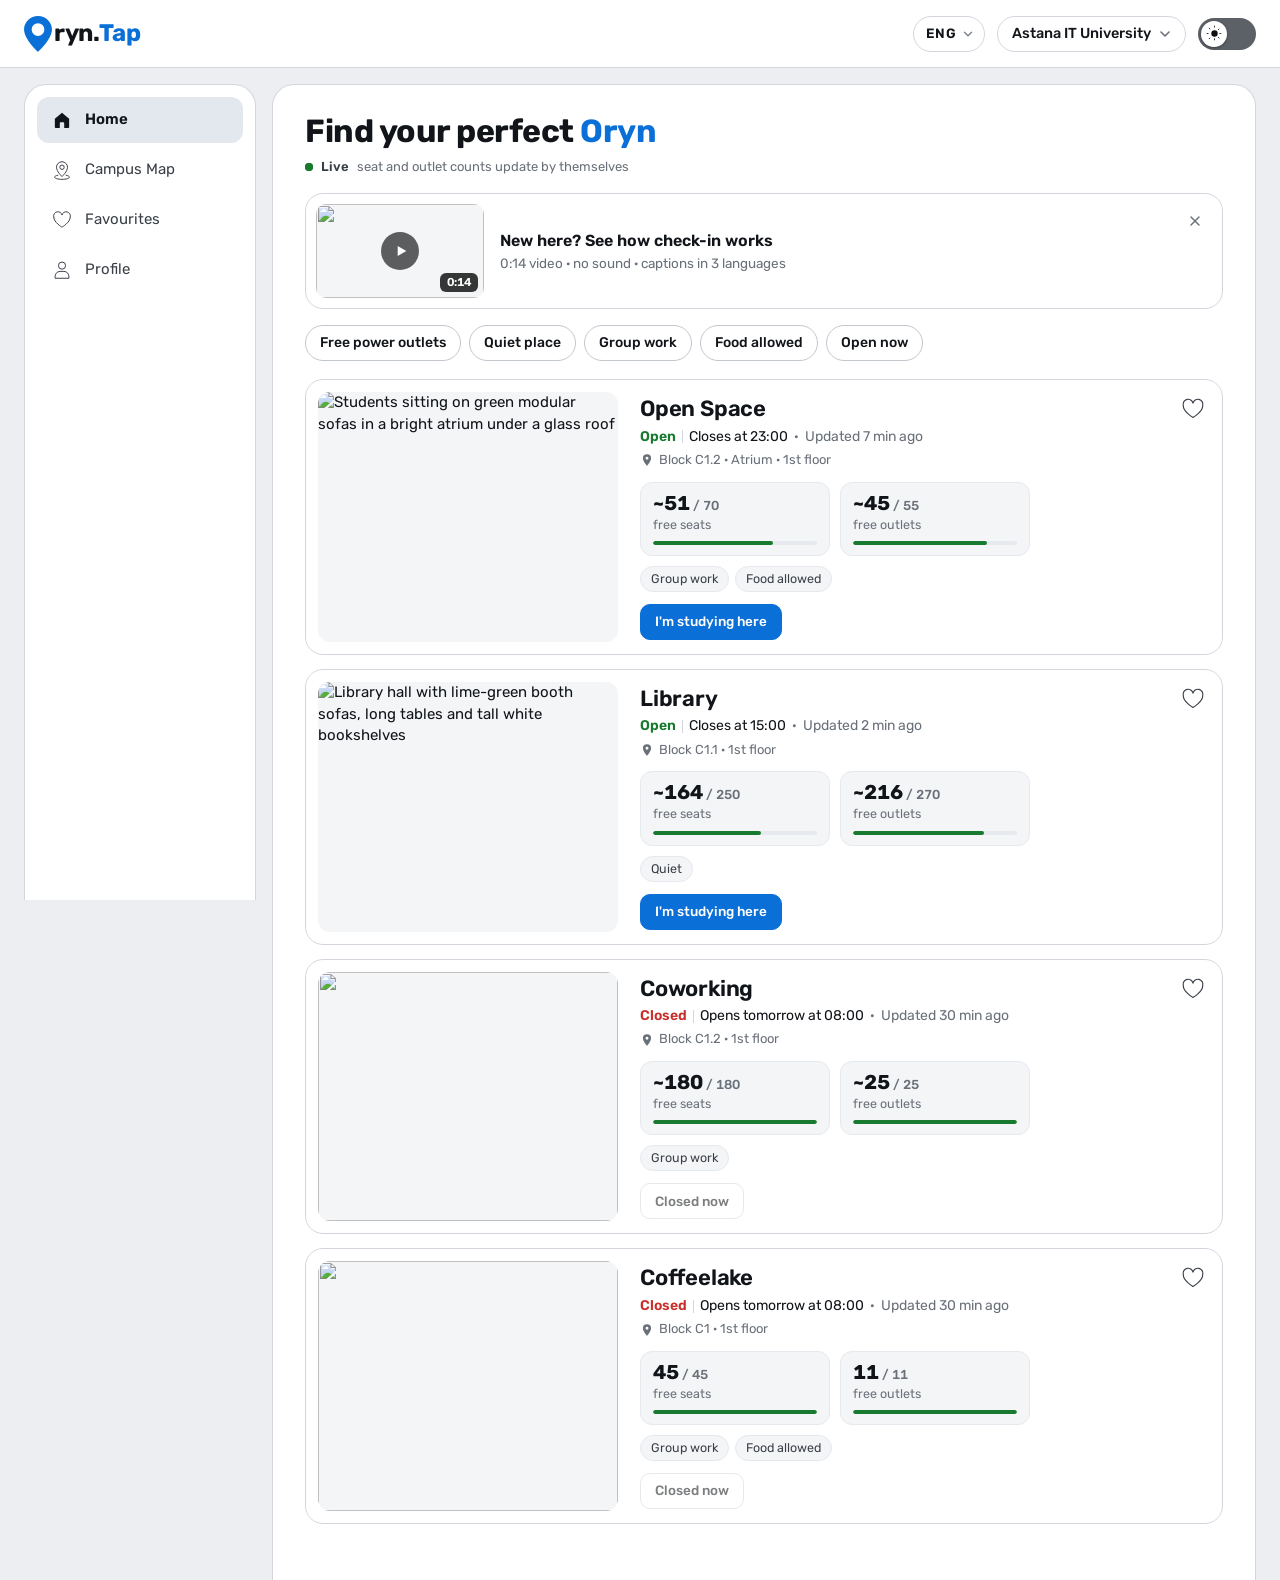
==== commit 5367b971: "Add files via upload" ====
--- a/index.html
+++ b/index.html
@@ -10,7 +10,7 @@
   <link rel="preconnect" href="https://fonts.googleapis.com">
   <link rel="preconnect" href="https://fonts.gstatic.com" crossorigin>
   <link href="https://fonts.googleapis.com/css2?family=Rubik:wght@400;500;600;700&display=swap" rel="stylesheet">
-  <link rel="stylesheet" href="database/css/styles.css">
+  <link rel="stylesheet" href="css/styles.css">
   <script>
     // Apply the saved theme before first paint (no flash)
     (function () {
--- a/css/styles.css
+++ b/css/styles.css
@@ -0,0 +1,537 @@
+/* =====================================================================
+   OrynTap: styles
+   Desktop  > 1100px : header + sidebar + content, centred, max 1360px
+   Tablet   721–1100 : header + icon rail + content
+   Mobile   <= 720px : compact header + content + bottom tab bar
+   ===================================================================== */
+
+:root {
+  --font: "Rubik", "Inter", system-ui, -apple-system, "Segoe UI", Roboto, sans-serif;
+  --bg: #eceef1;
+  --surface: #ffffff;
+  --surface-2: #f4f5f7;
+  --header: #ffffff;
+  --text: #111418;
+  --text-2: #3b4048;
+  --muted: #6a7079;            /* A4: was #7c838d (3.8:1), now 5.0:1 on white */
+  --line: #d3d7dd;
+  --line-soft: #e6e9ed;
+  --nav-active: #e3e8ee;
+  --accent: #0a6fd6;           /* A4: was #0a84ff (3.6:1 with white text), now 4.9:1 */
+  --accent-ink: #ffffff;
+  --accent-soft: rgba(10, 111, 214, .10);
+  --chip-line: #c2c7ce;
+  --ok: #177a2e;               /* A4: status colours darkened to reach 4.5:1 */
+  --warn: #a85700;
+  --bad: #c9302c;
+  --map-bg: #1c1f2a;
+  --input-disabled: #eceef1;
+  --btn-secondary: #e3e6ea;
+  --shadow: 0 10px 30px rgba(17, 20, 24, .12);
+  --shadow-sm: 0 1px 2px rgba(17, 20, 24, .06), 0 2px 8px rgba(17, 20, 24, .05);
+  --radius-xl: 22px;
+  --radius-l: 18px;
+  --radius-m: 12px;
+  --header-h: 68px;
+  --side-w: 232px;
+  color-scheme: light;
+}
+
+:root[data-theme="dark"] {
+  --bg: #0b0c0e;
+  --surface: #1d2024;
+  --surface-2: #272b30;
+  --header: #1d2024;
+  --text: #f3f4f6;
+  --text-2: #d4d7dc;
+  --muted: #9097a1;
+  --line: #353a41;
+  --line-soft: #2c3036;
+  --nav-active: #2f353c;
+  --accent: #d93636;           /* A4: was #f24a4a (3.6:1 with white text), now 4.6:1 */
+  --accent-ink: #ffffff;
+  --accent-soft: rgba(242, 74, 74, .14);
+  --chip-line: #4b5159;
+  --ok: #34c759;
+  --warn: #ff9a3c;
+  --bad: #ff5a5f;
+  --input-disabled: #272b30;
+  --btn-secondary: #353a41;
+  --shadow: 0 10px 30px rgba(0, 0, 0, .55);
+  --shadow-sm: 0 1px 2px rgba(0, 0, 0, .3);
+  color-scheme: dark;
+}
+
+* { box-sizing: border-box; }
+html, body { margin: 0; }
+body {
+  font-family: var(--font);
+  font-size: 15px;
+  line-height: 1.45;
+  background: var(--bg);
+  color: var(--text);
+  min-height: 100vh;
+  -webkit-font-smoothing: antialiased;
+  transition: background .25s, color .25s;
+}
+button, input, select, textarea { font: inherit; color: inherit; }
+button { cursor: pointer; }
+a { color: var(--accent); }
+img { display: block; max-width: 100%; }
+:focus-visible { outline: 3px solid var(--accent); outline-offset: 2px; }
+.sr-only { position: absolute; width: 1px; height: 1px; overflow: hidden; clip: rect(0 0 0 0); white-space: nowrap; }
+.accent { color: var(--accent); }
+.muted { color: var(--muted); }
+.label { font-weight: 600; margin: 0 0 4px; }
+
+/* ---------------- header ---------------- */
+.topbar {
+  position: sticky; top: 0; z-index: 30;
+  height: var(--header-h);
+  display: flex; align-items: center; gap: 12px;
+  padding: 0 max(24px, calc((100vw - 1360px) / 2 + 24px));
+  background: var(--header);
+  border-bottom: 1px solid var(--line);
+}
+.logo { display: flex; align-items: center; text-decoration: none; color: var(--text); font-weight: 700; font-size: 24px; letter-spacing: -.4px; }
+.logo svg { width: 28px; height: 36px; margin-right: 2px; color: var(--accent); }
+.logo .tap { color: var(--accent); }
+.topbar .spacer { flex: 1; }
+
+.lang-picker select {
+  appearance: none; -webkit-appearance: none;
+  height: 36px; padding: 0 28px 0 12px; border-radius: 999px;
+  border: 1px solid var(--line); background: var(--surface) url("data:image/svg+xml,%3Csvg xmlns='http://www.w3.org/2000/svg' viewBox='0 0 24 24'%3E%3Cpath d='M6 9l6 6 6-6' fill='none' stroke='%237c838d' stroke-width='2.4' stroke-linecap='round'/%3E%3C/svg%3E") no-repeat right 9px center / 14px;
+  font-size: 13.5px; font-weight: 600; letter-spacing: .3px; cursor: pointer;
+}
+.uni-picker { position: relative; }
+.uni-btn {
+  display: flex; align-items: center; gap: 6px;
+  height: 36px; padding: 0 12px 0 14px;
+  background: var(--surface); border: 1px solid var(--line);
+  border-radius: 999px; font-weight: 500; font-size: 14.5px;
+  max-width: 340px;
+}
+.uni-btn:hover, .lang-picker select:hover { border-color: var(--chip-line); }
+.uni-btn .label { white-space: nowrap; overflow: hidden; text-overflow: ellipsis; font-weight: 500; margin: 0; }
+.uni-btn .short-only { display: none; }
+.uni-btn svg { width: 16px; height: 16px; flex: none; color: var(--muted); }
+.uni-menu {
+  position: absolute; right: 0; top: calc(100% + 6px); min-width: 300px;
+  background: var(--surface); border: 1px solid var(--line); border-radius: 14px;
+  box-shadow: var(--shadow); padding: 6px; list-style: none; margin: 0; z-index: 40;
+}
+.uni-menu[hidden] { display: none; }
+.uni-menu button {
+  width: 100%; text-align: left; display: flex; gap: 10px; align-items: center;
+  border: 0; background: transparent; padding: 9px 12px; border-radius: 9px; font-size: 14.5px;
+}
+.uni-menu button:hover, .uni-menu button[aria-checked="true"] { background: var(--nav-active); }
+.uni-menu .code { font-weight: 700; min-width: 44px; color: var(--accent); }
+
+.theme-toggle {
+  width: 58px; height: 32px; border-radius: 999px; border: 0; padding: 0;
+  background: #5c6168; position: relative; flex: none;
+}
+.theme-toggle .knob {
+  position: absolute; top: 3px; left: 3px; width: 26px; height: 26px; border-radius: 50%;
+  background: #fff; display: grid; place-items: center; transition: transform .25s;
+  box-shadow: 0 1px 3px rgba(0,0,0,.35);
+}
+.theme-toggle .knob svg { width: 17px; height: 17px; color: #111; }
+:root[data-theme="dark"] .theme-toggle .knob { transform: translateX(26px); }
+
+/* ---------------- layout ---------------- */
+.shell {
+  display: grid; grid-template-columns: var(--side-w) minmax(0, 1fr); gap: 16px;
+  max-width: 1360px; margin: 0 auto;
+  padding: 16px 24px 0;
+  min-height: calc(100vh - var(--header-h));
+}
+.sidebar, .panel {
+  background: var(--surface);
+  border: 1px solid var(--line);
+  border-bottom: 0;
+  border-radius: var(--radius-xl) var(--radius-xl) 0 0;
+}
+.sidebar { padding: 12px; position: sticky; top: calc(var(--header-h) + 16px); align-self: start; min-height: calc(100vh - var(--header-h) - 16px); }
+.nav { display: flex; flex-direction: column; gap: 4px; list-style: none; margin: 0; padding: 0; }
+.nav a {
+  display: flex; align-items: center; gap: 12px; height: 46px; padding: 0 14px;
+  border-radius: 12px; text-decoration: none; color: var(--text-2); font-size: 15px;
+  transition: background .15s;
+}
+.nav a svg { width: 22px; height: 22px; flex: none; }
+.nav a .i-fill { display: none; }
+.nav a[aria-current="page"] { background: var(--nav-active); color: var(--text); font-weight: 600; }
+.nav a[aria-current="page"] .i-line { display: none; }
+.nav a[aria-current="page"] .i-fill { display: block; }
+.nav a:hover:not([aria-current="page"]) { background: var(--surface-2); }
+
+.panel { padding: 28px 32px 56px; min-width: 0; }
+.page-title { font-size: 32px; font-weight: 700; margin: 0 0 18px; letter-spacing: -.5px; line-height: 1.15; }
+
+.banner {
+  display: flex; align-items: center; gap: 6px; flex-wrap: wrap;
+  border: 1px solid var(--line); border-radius: var(--radius-m);
+  padding: 10px 14px; margin: 0 0 16px; font-size: 14px; background: var(--surface-2);
+}
+.banner.warn { border-color: var(--warn); }
+.banner strong { font-weight: 600; }
+
+/* ---------------- filters ---------------- */
+.chips { display: flex; flex-wrap: wrap; gap: 8px; margin: 0 0 18px; }
+.chip {
+  height: 36px; padding: 0 14px; border-radius: 999px;
+  border: 1px solid var(--chip-line); background: var(--surface);
+  font-size: 14px; font-weight: 500; white-space: nowrap; transition: background .15s, border-color .15s;
+}
+.chip[aria-pressed="true"] { background: var(--accent); border-color: var(--accent); color: var(--accent-ink); }
+.chip:hover:not([aria-pressed="true"]) { background: var(--surface-2); }
+
+/* ---------------- session banner ---------------- */
+.session {
+  display: grid; grid-template-columns: 1fr auto; gap: 10px 18px; align-items: center;
+  border: 1.5px solid var(--accent); border-radius: var(--radius-l);
+  padding: 14px 18px; margin: 0 0 18px; background: var(--accent-soft);
+}
+.session h2 { margin: 0; font-size: 17px; font-weight: 600; }
+.session p { margin: 2px 0 0; color: var(--text-2); font-size: 14px; }
+.session .actions { display: flex; gap: 8px; flex-wrap: wrap; justify-content: flex-end; }
+.timer { font-variant-numeric: tabular-nums; font-weight: 600; }
+
+/* ---------------- cards ---------------- */
+.cards { display: flex; flex-direction: column; gap: 14px; }
+.card {
+  display: grid; grid-template-columns: 300px minmax(0, 1fr); gap: 22px;
+  border: 1px solid var(--line); border-radius: var(--radius-l);
+  padding: 12px; background: var(--surface);
+  position: relative; transition: box-shadow .2s, border-color .2s;
+}
+.card:hover { box-shadow: var(--shadow-sm); border-color: var(--chip-line); }
+.card .photo {
+  width: 100%; height: 100%; min-height: 190px; aspect-ratio: 16 / 10; object-fit: cover;
+  border-radius: 12px; background: var(--surface-2);
+}
+.card .body { min-width: 0; padding: 4px 4px 2px 0; position: relative; display: flex; flex-direction: column; }
+.card h3 { font-size: 22px; font-weight: 600; margin: 0 40px 4px 0; line-height: 1.2; letter-spacing: -.2px; }
+.card .uni-tag { font-size: 13px; color: var(--muted); margin: 0 0 4px; }
+.status { font-size: 14px; margin: 0 0 4px; display: flex; flex-wrap: wrap; gap: 0 6px; align-items: baseline; }
+.status .st { font-weight: 600; }
+.status .st.open { color: var(--ok); }
+.status .st.soon { color: var(--warn); }
+.status .st.closed { color: var(--bad); }
+.status .sep { width: 1px; height: 13px; background: var(--line); align-self: center; }
+.status .upd { color: var(--muted); }
+.status .upd::before { content: "·"; margin-right: 6px; }
+.where { font-size: 13px; color: var(--muted); margin: 0 0 10px; display: flex; gap: 5px; align-items: center; }
+.where svg { width: 14px; height: 14px; flex: none; }
+
+.stats { display: grid; grid-template-columns: repeat(2, minmax(0, 190px)); gap: 10px; margin: 2px 0 10px; }
+.stat { border: 1px solid var(--line-soft); background: var(--surface-2); border-radius: 12px; padding: 9px 12px 10px; }
+.stat .num { font-size: 20px; font-weight: 700; line-height: 1.1; font-variant-numeric: tabular-nums; }
+.stat .num small { font-size: 13px; font-weight: 500; color: var(--muted); }
+.stat .lbl { font-size: 12.5px; color: var(--muted); margin: 2px 0 7px; }
+.meter { height: 4px; border-radius: 99px; background: var(--line-soft); overflow: hidden; }
+.meter i { display: block; height: 100%; border-radius: inherit; background: var(--ok); }
+.stat.mid .meter i { background: var(--warn); }
+.stat.low .meter i { background: var(--bad); }
+.stat.low .num { color: var(--bad); }
+.stat.none .meter i { background: var(--muted); }
+
+.tags { display: flex; flex-wrap: wrap; gap: 6px; list-style: none; margin: 0 0 10px; padding: 0; }
+.tags li { font-size: 12.5px; padding: 3px 10px; border-radius: 999px; background: var(--surface-2); border: 1px solid var(--line-soft); color: var(--text-2); }
+
+.card .card-actions { display: flex; gap: 8px; flex-wrap: wrap; margin-top: auto; padding-top: 2px; }
+.heart-btn, .edit-btn {
+  position: absolute; top: 0; right: 0; border: 0; background: transparent; padding: 4px;
+  color: var(--text-2); line-height: 0; border-radius: 10px;
+}
+.heart-btn:hover { color: var(--accent); }
+.heart-btn[aria-pressed="true"] { color: var(--accent); }
+.heart-btn svg { width: 26px; height: 26px; }
+.edit-btn { font-size: 14px; font-weight: 600; line-height: 1; padding: 7px 10px; border: 1px solid var(--line); border-radius: 9px; }
+.edit-btn:hover { background: var(--surface-2); }
+.here-badge {
+  align-self: flex-start; display: inline-flex; align-items: center; gap: 6px; font-size: 12.5px; font-weight: 600;
+  color: var(--accent); background: var(--accent-soft); border-radius: 999px; padding: 3px 10px; margin-bottom: 6px;
+}
+
+/* ---------------- buttons & forms ---------------- */
+.btn {
+  height: 42px; padding: 0 18px; border-radius: 11px; border: 1px solid var(--line);
+  background: var(--surface); font-size: 14.5px; font-weight: 500; display: inline-flex; align-items: center; justify-content: center; gap: 8px;
+  text-decoration: none; color: var(--text); transition: filter .15s, background .15s;
+}
+.btn:hover:not(:disabled) { background: var(--surface-2); }
+.btn.primary { background: var(--accent); color: var(--accent-ink); border-color: var(--accent); }
+.btn.primary:hover:not(:disabled) { filter: brightness(1.07); background: var(--accent); }
+.btn.secondary { background: var(--btn-secondary); border-color: var(--btn-secondary); color: var(--text); }
+.btn.small { height: 36px; font-size: 13.5px; padding: 0 14px; border-radius: 10px; }
+.btn.block { width: 100%; }
+.btn:disabled { opacity: .55; cursor: not-allowed; }
+.btn.link { border: 0; padding: 0; height: auto; color: var(--accent); font-weight: 500; background: transparent; }
+
+.box {
+  border: 1px solid var(--line); border-radius: var(--radius-l); padding: 28px; background: var(--surface);
+}
+.auth-box { max-width: 440px; }
+.auth-box h2, .profile-box h2 { font-size: 24px; margin: 0 0 16px; font-weight: 600; letter-spacing: -.2px; }
+.field { display: block; margin: 0 0 12px; }
+.field > span { display: block; font-weight: 600; margin: 0 0 5px; font-size: 13.5px; }
+.input {
+  width: 100%; height: 44px; border-radius: 11px; border: 1px solid var(--line);
+  background: var(--surface); padding: 0 14px; font-size: 15px; transition: border-color .15s;
+}
+.input:focus { border-color: var(--accent); outline: none; box-shadow: 0 0 0 3px var(--accent-soft); }
+.input::placeholder { color: var(--muted); }
+.input:disabled { background: var(--input-disabled); color: var(--text-2); }
+.auth-box .btn { height: 44px; font-size: 15px; margin-top: 4px; }
+.auth-alt { margin: 16px 0 0; font-size: 14px; color: var(--text-2); }
+.hint { font-size: 13px; color: var(--muted); margin: 12px 0 0; line-height: 1.5; }
+.form-error { color: var(--bad); font-size: 13.5px; margin: 0 0 10px; min-height: 1em; }
+
+.profile-box { max-width: 720px; }
+.profile-box .sub { color: var(--muted); font-size: 13px; text-transform: uppercase; letter-spacing: .6px; font-weight: 600; padding-bottom: 10px; border-bottom: 1px solid var(--line-soft); margin-bottom: 18px; }
+.profile-box dl { margin: 0; display: grid; grid-template-columns: repeat(2, minmax(0, 1fr)); gap: 14px 24px; flex: 1; }
+.profile-box dt { font-weight: 500; font-size: 12.5px; color: var(--muted); }
+.profile-box dd { margin: 2px 0 0; font-size: 15px; overflow-wrap: anywhere; }
+.profile-head { display: flex; justify-content: space-between; align-items: flex-start; gap: 16px; }
+.profile-head .btn.link { font-size: 14px; white-space: nowrap; }
+.profile-foot { margin-top: 22px; }
+.edit-grid { display: grid; grid-template-columns: 140px minmax(0, 320px); gap: 12px 0; align-items: center; border-top: 1px solid var(--line-soft); padding-top: 20px; }
+.edit-grid label { font-weight: 600; font-size: 14px; }
+.form-actions { display: flex; justify-content: flex-end; gap: 10px; margin-top: 18px; }
+.form-actions .btn { min-width: 130px; }
+
+/* ---------------- map ---------------- */
+.map-frame { background: var(--map-bg); border-radius: var(--radius-l); padding: 12px; overflow: auto; }
+.map-inner { position: relative; min-width: 640px; }
+.map-inner img { width: 100%; height: auto; }
+.pin {
+  position: absolute; transform: translate(-50%, -100%); border: 0; background: var(--accent); color: var(--accent-ink);
+  border-radius: 999px; padding: 5px 11px; font-size: 13px; font-weight: 600; white-space: nowrap;
+  box-shadow: 0 4px 14px rgba(0,0,0,.45);
+}
+.pin::after { content: ""; position: absolute; left: 50%; bottom: -6px; transform: translateX(-50%); border: 6px solid transparent; border-top-color: var(--accent); border-bottom: 0; }
+.legend { color: #cfd3dc; font-size: 13px; margin: 10px 4px 2px; }
+.where-list { list-style: none; margin: 16px 0 0; padding: 0; display: grid; gap: 10px; grid-template-columns: repeat(auto-fill, minmax(240px, 1fr)); }
+.where-list li { border: 1px solid var(--line); border-radius: var(--radius-m); padding: 12px 14px; font-size: 14px; }
+.where-list strong { display: block; font-size: 15px; margin-bottom: 2px; }
+.map-placeholder { color: #dfe3ea; padding: 26px 18px; text-align: center; }
+.map-placeholder h2 { margin: 0 0 6px; font-size: 20px; }
+.map-placeholder p { margin: 0 0 16px; color: #aab0bd; }
+.map-placeholder .btn { color: #fff; border-color: #6a7080; background: transparent; }
+
+/* ---------------- empty / misc ---------------- */
+.empty { border: 1.5px dashed var(--line); border-radius: var(--radius-l); padding: 36px 24px; text-align: center; color: var(--text-2); }
+.empty h2 { margin: 0 0 6px; font-size: 18px; color: var(--text); }
+.empty p { margin: 0 0 14px; }
+
+.insights { margin-top: 18px; max-width: 720px; }
+.insights h2 { font-size: 20px; margin: 0 0 2px; font-weight: 600; }
+.bars { display: grid; grid-template-columns: repeat(15, 1fr); gap: 4px; align-items: end; height: 90px; margin: 10px 0 4px; }
+.bars span { background: var(--accent); border-radius: 4px 4px 0 0; min-height: 2px; opacity: .85; }
+.bar-labels { display: grid; grid-template-columns: repeat(15, 1fr); gap: 4px; font-size: 11px; color: var(--muted); text-align: center; }
+.insight-grid { display: grid; grid-template-columns: repeat(2, minmax(0, 1fr)); gap: 0 28px; }
+.insight-row { margin: 16px 0 0; }
+@media (max-width: 720px) { .insight-grid { grid-template-columns: 1fr; } }
+.insight-row h3 { margin: 0; font-size: 15px; font-weight: 600; }
+.insight-row p { margin: 1px 0 0; font-size: 13px; color: var(--muted); }
+
+/* ---------------- modal & toast ---------------- */
+.modal-backdrop { position: fixed; inset: 0; background: rgba(10,12,16,.5); z-index: 60; display: grid; place-items: center; padding: 16px; }
+.modal {
+  background: var(--surface); color: var(--text); border-radius: 18px; width: min(500px, 100%);
+  max-height: calc(100vh - 32px); overflow: auto; padding: 24px; box-shadow: var(--shadow); border: 1px solid var(--line);
+}
+.modal h2 { margin: 0 0 4px; font-size: 21px; font-weight: 600; }
+.modal .lead { margin: 0 0 18px; color: var(--muted); font-size: 14px; }
+.seg { display: grid; grid-template-columns: repeat(3, 1fr); gap: 8px; margin: 8px 0 16px; }
+.seg button { height: 42px; border-radius: 11px; border: 1px solid var(--line); background: var(--surface); font-size: 15px; font-weight: 500; }
+.seg button[aria-checked="true"] { background: var(--accent); color: var(--accent-ink); border-color: var(--accent); }
+.check { display: flex; gap: 10px; align-items: center; font-size: 14.5px; margin: 0 0 18px; }
+.check input { width: 18px; height: 18px; accent-color: var(--accent); }
+.modal .row { display: grid; grid-template-columns: 1fr 1fr; gap: 12px; }
+.modal .input { height: 42px; font-size: 14.5px; }
+.modal textarea.input { height: 76px; padding: 9px 12px; resize: vertical; }
+.hours-grid { display: grid; grid-template-columns: 40px minmax(0,1fr) minmax(0,1fr) auto; gap: 6px 8px; align-items: center; margin: 6px 0 18px; font-size: 14px; }
+.hours-grid .input { height: 36px; font-size: 14px; padding: 0 8px; }
+.hours-grid label { display: flex; gap: 6px; align-items: center; }
+.toggles { display: flex; gap: 16px; flex-wrap: wrap; margin: 4px 0 16px; }
+.toggles .check { margin: 0; font-size: 14px; }
+.qr { display: grid; place-items: center; background: #fff; border-radius: 14px; padding: 16px; margin: 8px 0 12px; }
+.qr-url { font-size: 12px; word-break: break-all; color: var(--muted); }
+
+.toasts { position: fixed; left: 50%; bottom: 24px; transform: translateX(-50%); z-index: 80; display: grid; gap: 8px; width: min(460px, calc(100% - 32px)); }
+.toast { background: #1f2329; color: #fff; padding: 12px 16px; border-radius: 12px; box-shadow: var(--shadow); font-size: 14px; animation: pop .2s ease-out; }
+.toast.err { background: #a3262a; }
+@keyframes pop { from { transform: translateY(8px); opacity: 0; } }
+
+.tabbar { display: none; }
+.skeleton { height: 214px; border-radius: var(--radius-l); background: linear-gradient(90deg, var(--surface-2), var(--line-soft), var(--surface-2)); background-size: 200% 100%; animation: sh 1.2s infinite linear; margin-bottom: 14px; }
+@keyframes sh { to { background-position: -200% 0; } }
+
+/* ---- photo credit + interactive map ---- */
+.photo-wrap { position: relative; margin: 0; }
+.credit { position: absolute; right: 8px; bottom: 8px; font-size: 10.5px; color: #fff; background: rgba(0,0,0,.55); padding: 2px 8px; border-radius: 999px; }
+.map-tabs { max-width: 380px; grid-template-columns: 1fr 1fr; margin: 0 0 12px; }
+.map-tabs button { height: 38px; font-size: 14px; }
+.map-embed { padding: 0; overflow: hidden; }
+.map-embed iframe { display: block; width: 100%; height: min(72vh, 720px); border: 0; background: var(--map-bg); }
+.map-credit { font-size: 13px; color: var(--muted); margin: 10px 2px 0; }
+.check.consent { align-items: flex-start; font-size: 13px; line-height: 1.45; color: var(--text-2); margin: 4px 0 16px; }
+.check.consent input { margin-top: 2px; flex: none; }
+
+/* =====================================================================
+   Tablet
+   ===================================================================== */
+@media (max-width: 1100px) {
+  :root { --header-h: 62px; --side-w: 84px; }
+  .topbar { padding: 0 20px; gap: 10px; }
+  .shell { padding: 12px 12px 0; gap: 12px; }
+  .sidebar { padding: 8px; }
+  .nav a { flex-direction: column; justify-content: center; gap: 4px; height: 64px; padding: 0 2px; font-size: 11.5px; text-align: center; line-height: 1.2; }
+  .panel { padding: 22px 22px 48px; }
+  .page-title { font-size: 28px; }
+  .card { grid-template-columns: minmax(0, 40%) minmax(0, 1fr); gap: 16px; }
+  .card h3 { font-size: 20px; }
+  .status .upd { flex-basis: 100%; font-size: 13px; }
+  .status .upd::before { content: none; }
+}
+
+/* =====================================================================
+   Mobile
+   ===================================================================== */
+@media (max-width: 720px) {
+  :root { --header-h: 58px; }
+  .topbar { padding: 0 12px; gap: 6px; }
+  .logo { font-size: 20px; }
+  .logo svg { width: 22px; height: 30px; }
+  .lang-picker select { height: 32px; font-size: 12.5px; padding: 0 22px 0 9px; background-position: right 6px center; background-size: 12px; }
+  .uni-btn { height: 32px; font-size: 13.5px; padding: 0 8px 0 10px; max-width: 110px; }
+  .uni-btn .full { display: none; }
+  .uni-btn .short-only { display: inline; }
+  .uni-menu { position: fixed; left: 12px; right: 12px; top: calc(var(--header-h) + 6px); min-width: 0; }
+  .theme-toggle { width: 50px; height: 28px; }
+  .theme-toggle .knob { width: 22px; height: 22px; }
+  .theme-toggle .knob svg { width: 15px; height: 15px; }
+  :root[data-theme="dark"] .theme-toggle .knob { transform: translateX(22px); }
+
+  .shell { display: block; padding: 0; min-height: 0; max-width: none; }
+  .sidebar { display: none; }
+  .panel { border: 0; border-radius: 0; padding: 18px 14px calc(88px + env(safe-area-inset-bottom)); min-height: calc(100vh - var(--header-h)); }
+  .page-title { font-size: 25px; margin-bottom: 14px; }
+
+  .chips { flex-wrap: nowrap; overflow-x: auto; margin: 0 -14px 14px; padding: 0 14px 4px; scrollbar-width: none; }
+  .chips::-webkit-scrollbar { display: none; }
+  .chip { flex: none; }
+
+  .card { grid-template-columns: 1fr; gap: 10px; padding: 10px; }
+  .card .photo { aspect-ratio: 16 / 9; min-height: 0; height: auto; }
+  .card .body { padding: 0 4px 4px; }
+  .card h3 { font-size: 20px; }
+  .stats { grid-template-columns: 1fr 1fr; }
+  .card .card-actions .btn { flex: 1; height: 40px; }
+
+  .session { grid-template-columns: 1fr; padding: 12px 14px; }
+  .session .actions { justify-content: stretch; }
+  .session .actions .btn { flex: 1; }
+
+  .box, .profile-box { padding: 20px 16px 22px; }
+  .profile-box dl { grid-template-columns: 1fr; }
+  .profile-head { flex-direction: column; }
+  .edit-grid { grid-template-columns: 1fr; gap: 4px; padding-top: 16px; }
+  .edit-grid .input { margin-bottom: 10px; }
+  .form-actions { flex-direction: column-reverse; }
+  .form-actions .btn { width: 100%; }
+
+  .map-frame { padding: 8px; margin: 0 -6px; }
+  .modal-backdrop { align-items: end; padding: 0; }
+  .modal { width: 100%; border-radius: 20px 20px 0 0; max-height: 92vh; padding: 20px 16px; }
+  .hours-grid { grid-template-columns: 32px minmax(0,1fr) minmax(0,1fr) auto; gap: 6px; }
+  .hours-grid .input { font-size: 13px; padding: 0 4px; }
+  .map-inner { min-width: 0; }
+  .pin { font-size: 11px; padding: 3px 7px; }
+  .pin .pin-name { display: none; }
+  .map-tabs { max-width: none; }
+  .map-embed { margin: 0 -6px; }
+  .map-embed iframe { height: 68vh; }
+
+  .tabbar {
+    display: grid; grid-template-columns: repeat(var(--tabs, 4), 1fr);
+    position: fixed; left: 0; right: 0; bottom: 0; z-index: 30;
+    background: var(--header); border-top: 1px solid var(--line);
+    padding: 6px 6px calc(6px + env(safe-area-inset-bottom));
+  }
+  .tabbar a { display: flex; flex-direction: column; align-items: center; gap: 2px; padding: 5px 0; text-decoration: none; color: var(--muted); font-size: 11.5px; border-radius: 10px; }
+  .tabbar a svg { width: 24px; height: 24px; }
+  .tabbar a .i-fill { display: none; }
+  .tabbar a[aria-current="page"] { color: var(--accent); font-weight: 600; }
+  .tabbar a[aria-current="page"] .i-line { display: none; }
+  .tabbar a[aria-current="page"] .i-fill { display: block; }
+  .toasts { bottom: calc(80px + env(safe-area-inset-bottom)); }
+}
+
+@media (prefers-reduced-motion: reduce) { * { transition: none !important; animation: none !important; } }
+#view:focus { outline: none; }
+@media print { .topbar, .sidebar, .tabbar, .toasts { display: none; } }
+
+/* =====================================================================
+   Assignment 4: multimedia
+   ===================================================================== */
+/* Live indicator: a CSS animation (time-based media). The word "Live" /
+   "Offline" carries the meaning; the pulse is only decoration. */
+.live-line { display: flex; align-items: center; gap: 8px; margin: -10px 0 16px; font-size: 13px; color: var(--muted); }
+.live-dot { position: relative; width: 8px; height: 8px; border-radius: 50%; background: var(--ok); flex: none; }
+.live-dot::after { content: ""; position: absolute; inset: 0; border-radius: 50%; background: var(--ok); animation: live-pulse 2s ease-out infinite; }
+.live-line.off .live-dot { background: var(--muted); }
+.live-line.off .live-dot::after { display: none; }
+.live-line strong { color: var(--text-2); font-weight: 600; }
+@keyframes live-pulse { from { transform: scale(1); opacity: .55; } to { transform: scale(3); opacity: 0; } }
+
+/* How-to video teaser on the home screen */
+.howto { display: grid; grid-template-columns: 168px minmax(0, 1fr) auto; gap: 16px; align-items: center;
+  border: 1px solid var(--line); background: var(--surface); border-radius: var(--radius-l); padding: 10px; margin: 0 0 16px; }
+.howto-thumb { position: relative; display: block; padding: 0; border: 0; border-radius: 10px; overflow: hidden; cursor: pointer; background: var(--surface-2); aspect-ratio: 16 / 9; }
+.howto-thumb img { display: block; width: 100%; height: 100%; object-fit: cover; }
+.howto-thumb .play { position: absolute; inset: 0; margin: auto; width: 38px; height: 38px; border-radius: 50%; background: rgba(0,0,0,.62); display: grid; place-items: center; }
+.howto-thumb .play svg { width: 16px; height: 16px; margin-left: 2px; fill: #fff; }
+/* Text over an image: white on a 78 % black pill = at least 11.7:1 even over pure white pixels (measured) */
+.howto-thumb .dur { position: absolute; right: 6px; bottom: 6px; font-size: 11.5px; font-weight: 600; color: #fff; background: rgba(0,0,0,.78); padding: 1px 7px; border-radius: 6px; font-variant-numeric: tabular-nums; }
+.howto h2 { font-size: 16px; font-weight: 600; margin: 0 0 2px; }
+.howto p { margin: 0; font-size: 13.5px; color: var(--muted); }
+.howto .x { width: 34px; height: 34px; border-radius: 50%; border: 0; background: transparent; color: var(--muted); cursor: pointer; display: grid; place-items: center; align-self: start; }
+.howto .x:hover { background: var(--surface-2); color: var(--text); }
+.howto .x svg { width: 16px; height: 16px; }
+.help-link { background: none; border: 0; padding: 0; font: inherit; color: var(--accent); cursor: pointer; text-decoration: underline; text-underline-offset: 2px; }
+
+.modal.video-modal { width: min(820px, 100%); }
+.video-box { position: relative; border-radius: 12px; overflow: hidden; background: #000; aspect-ratio: 16 / 9; margin: 10px 0 12px; }
+.video-box video { display: block; width: 100%; height: 100%; }
+.transcript { font-size: 14px; color: var(--text-2); }
+.transcript summary { cursor: pointer; font-weight: 600; color: var(--text); }
+.transcript ol { margin: 8px 0 0; padding-left: 20px; }
+.transcript li { margin: 2px 0; }
+
+/* Pomodoro sound toggle + the visual equivalent of the chime */
+.btn .ico { width: 16px; height: 16px; flex: none; }
+.session.flash { animation: session-flash 1.1s ease-in-out 3; }
+@keyframes session-flash { 50% { box-shadow: 0 0 0 4px var(--accent); } }
+
+.card .photo { display: block; }
+
+@media (max-width: 720px) {
+  .live-line { margin: -6px 0 12px; }
+  .howto { grid-template-columns: 112px minmax(0, 1fr) auto; gap: 10px; padding: 8px; }
+  .howto h2 { font-size: 15px; }
+  .howto p { font-size: 13px; }
+}
+
+/* People who ask the system for less motion get no pulse, shimmer or flash */
+@media (prefers-reduced-motion: reduce) {
+  *, *::before, *::after { animation-duration: .01ms !important; animation-iteration-count: 1 !important; transition-duration: .01ms !important; scroll-behavior: auto !important; }
+  .live-dot::after { display: none; }
+  .session.flash { animation: none; outline: 3px solid var(--accent); }
+}
+@media (max-width: 720px) { .howto-thumb .play { width: 30px; height: 30px; } .howto-thumb .play svg { width: 13px; height: 13px; } }
